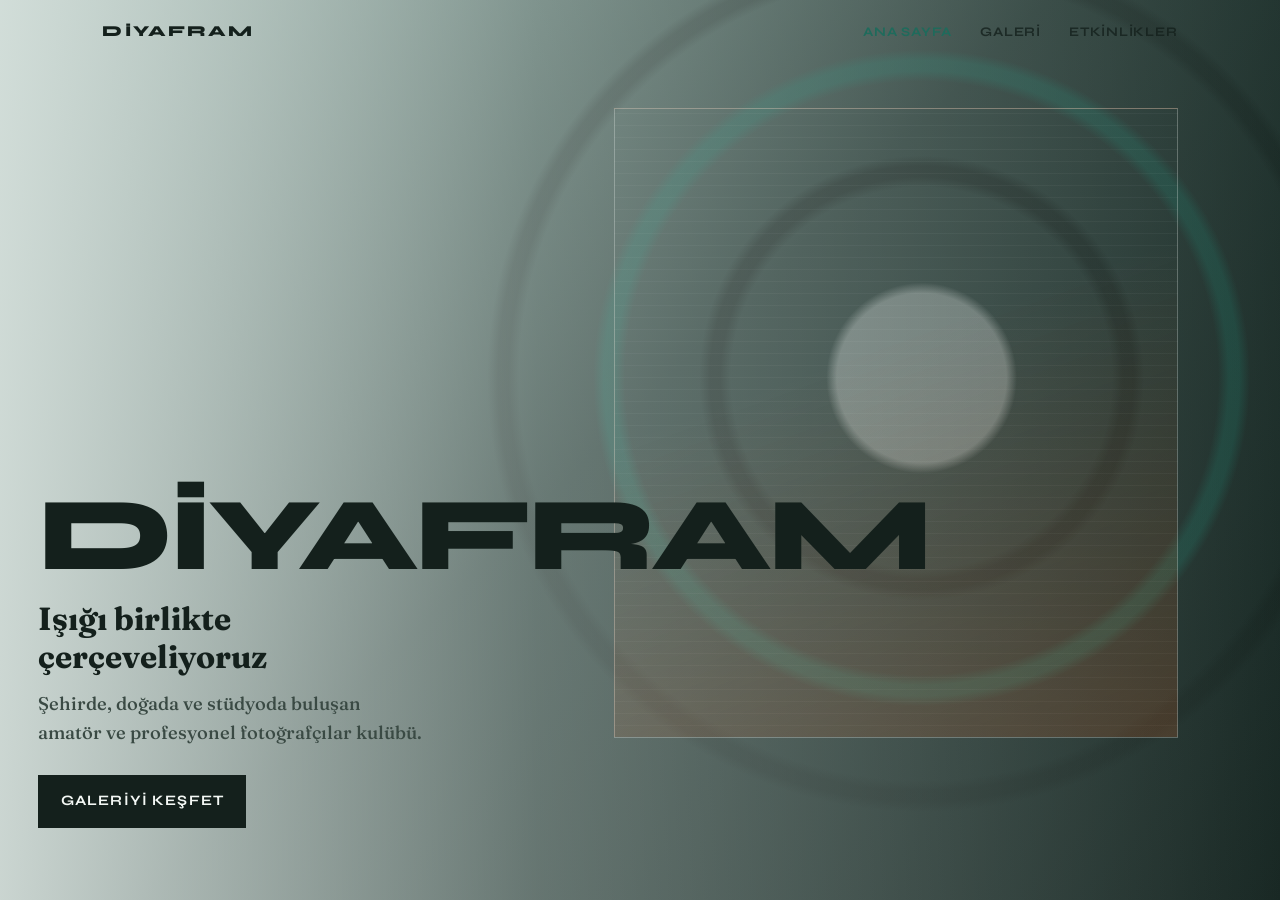
==== index.html @ 5a737916 "Initial Diyafram kulübü site (HTML/CSS)" ====
<!DOCTYPE html>
<html lang="tr">
<head>
  <meta charset="utf-8">
  <meta name="viewport" content="width=device-width, initial-scale=1">
  <title>Diyafram — Fotoğraf Kulübü</title>
  <meta name="description" content="Diyafram Fotoğraf Kulübü: ışığı birlikte yakalıyoruz.">
  <link rel="stylesheet" href="css/styles.css">
</head>
<body>
  <header class="site-header">
    <a class="logo" href="index.html">Diyafram</a>
    <nav class="nav" aria-label="Ana menü">
      <a href="index.html" aria-current="page">Ana Sayfa</a>
      <a href="galeri.html">Galeri</a>
      <a href="etkinlikler.html">Etkinlikler</a>
    </nav>
  </header>

  <main>
    <section class="hero" aria-label="Karşılama">
      <div class="hero-visual" role="img" aria-label="Diyafram lensi ve kadraj atmosferi"></div>
      <div class="hero-copy">
        <p class="brand-mark">Diyafram</p>
        <h1 class="hero-title">Işığı birlikte çerçeveliyoruz</h1>
        <p class="hero-lead">Şehirde, doğada ve stüdyoda buluşan amatör ve profesyonel fotoğrafçılar kulübü.</p>
        <a class="cta" href="galeri.html">Galeriyi Keşfet</a>
      </div>
    </section>
  </main>
</body>
</html>
---- css/styles.css ----
@import url("https://fonts.googleapis.com/css2?family=Fraunces:opsz,wght@9..144,500;9..144,700&family=Syne:wght@500;700;800&display=swap");

:root {
  --bg: #dfe8e4;
  --bg-deep: #c5d4ce;
  --ink: #14201c;
  --ink-soft: #3a4a44;
  --accent: #1f6b5c;
  --accent-hot: #c45c26;
  --paper: #f3f7f4;
  --line: rgba(20, 32, 28, 0.14);
  --font-brand: "Syne", "Trebuchet MS", sans-serif;
  --font-display: "Fraunces", "Palatino Linotype", serif;
  --font-body: "Fraunces", "Palatino Linotype", serif;
  --space: clamp(1rem, 3vw, 2.5rem);
  --max: 72rem;
}

*,
*::before,
*::after {
  box-sizing: border-box;
}

html {
  scroll-behavior: smooth;
}

body {
  margin: 0;
  min-height: 100vh;
  color: var(--ink);
  font-family: var(--font-body);
  font-optical-sizing: auto;
  font-weight: 500;
  line-height: 1.55;
  background:
    radial-gradient(120% 80% at 10% -10%, rgba(31, 107, 92, 0.18), transparent 55%),
    radial-gradient(90% 70% at 100% 0%, rgba(196, 92, 38, 0.12), transparent 50%),
    linear-gradient(165deg, var(--bg) 0%, #eef3ef 45%, var(--bg-deep) 100%);
  background-attachment: fixed;
}

img {
  max-width: 100%;
  display: block;
}

a {
  color: inherit;
  text-decoration-thickness: 0.08em;
  text-underline-offset: 0.22em;
}

a:hover {
  color: var(--accent);
}

.site-header {
  position: absolute;
  inset: 0 0 auto;
  z-index: 5;
  display: flex;
  align-items: center;
  justify-content: space-between;
  gap: 1rem;
  padding: 1.25rem var(--space);
  max-width: var(--max);
  margin-inline: auto;
  width: 100%;
}

.logo {
  font-family: var(--font-brand);
  font-weight: 800;
  font-size: 0.95rem;
  letter-spacing: 0.14em;
  text-transform: uppercase;
  text-decoration: none;
}

.nav {
  display: flex;
  gap: clamp(0.9rem, 2.5vw, 1.75rem);
  font-family: var(--font-brand);
  font-size: 0.82rem;
  font-weight: 700;
  letter-spacing: 0.06em;
  text-transform: uppercase;
}

.nav a {
  text-decoration: none;
  opacity: 0.78;
  transition: opacity 0.35s ease, color 0.35s ease;
}

.nav a:hover,
.nav a[aria-current="page"] {
  opacity: 1;
  color: var(--accent);
}

/* —— Hero: one composition, full-bleed visual —— */
.hero {
  position: relative;
  min-height: 100svh;
  display: grid;
  grid-template-columns: 1fr;
  align-items: end;
  overflow: hidden;
  isolation: isolate;
}

.hero-visual {
  position: absolute;
  inset: 0;
  z-index: -1;
  background:
    linear-gradient(90deg, rgba(223, 232, 228, 0.88) 0%, rgba(223, 232, 228, 0.35) 42%, rgba(20, 32, 28, 0.18) 100%),
    radial-gradient(circle at 72% 42%, rgba(243, 247, 244, 0.35) 0 8%, transparent 9%),
    radial-gradient(circle at 72% 42%, transparent 0 18%, rgba(20, 32, 28, 0.55) 19% 20%, transparent 21%),
    radial-gradient(circle at 72% 42%, transparent 0 28%, rgba(31, 107, 92, 0.45) 29% 30%, transparent 31%),
    radial-gradient(circle at 72% 42%, transparent 0 38%, rgba(20, 32, 28, 0.35) 39% 40%, transparent 41%),
    linear-gradient(135deg, #6f8f86 0%, #2a3f3a 48%, #1a2a26 100%);
  animation: lens-drift 18s ease-in-out infinite alternate;
  transform-origin: 70% 45%;
}

.hero-visual::after {
  content: "";
  position: absolute;
  inset: 12% 8% 18% 48%;
  border: 1px solid rgba(243, 247, 244, 0.28);
  background:
    linear-gradient(160deg, transparent 40%, rgba(196, 92, 38, 0.22)),
    repeating-linear-gradient(
      0deg,
      transparent 0 11px,
      rgba(243, 247, 244, 0.04) 11px 12px
    );
  animation: frame-breathe 10s ease-in-out infinite;
}

.hero-copy {
  width: min(100%, 36rem);
  padding: calc(var(--space) + 4.5rem) var(--space) clamp(3rem, 8vh, 5rem);
  animation: rise-in 1.1s ease both;
}

.brand-mark {
  margin: 0 0 1.1rem;
  font-family: var(--font-brand);
  font-weight: 800;
  font-size: clamp(3.2rem, 11vw, 6.5rem);
  line-height: 0.9;
  letter-spacing: -0.04em;
  text-transform: uppercase;
}

.hero-title {
  margin: 0 0 0.85rem;
  font-family: var(--font-display);
  font-weight: 700;
  font-size: clamp(1.35rem, 3.2vw, 2rem);
  line-height: 1.2;
  max-width: 18ch;
}

.hero-lead {
  margin: 0 0 1.75rem;
  color: var(--ink-soft);
  font-size: clamp(1rem, 2vw, 1.15rem);
  max-width: 32ch;
}

.cta {
  display: inline-block;
  font-family: var(--font-brand);
  font-weight: 700;
  font-size: 0.9rem;
  letter-spacing: 0.08em;
  text-transform: uppercase;
  text-decoration: none;
  color: var(--paper);
  background: var(--ink);
  padding: 0.95rem 1.4rem;
  transition: background 0.35s ease, transform 0.35s ease;
}

.cta:hover {
  background: var(--accent);
  color: var(--paper);
  transform: translateY(-2px);
}

/* —— Page sections —— */
.page {
  padding: 6.5rem var(--space) 4rem;
  max-width: var(--max);
  margin-inline: auto;
}

.page-head {
  margin-bottom: clamp(2rem, 5vw, 3.5rem);
  max-width: 36rem;
  animation: rise-in 0.9s ease both;
}

.page-head h1 {
  margin: 0 0 0.7rem;
  font-family: var(--font-brand);
  font-size: clamp(2rem, 5vw, 3.2rem);
  letter-spacing: -0.03em;
  text-transform: uppercase;
}

.page-head p {
  margin: 0;
  color: var(--ink-soft);
  font-size: 1.05rem;
}

.section-note {
  margin: 0 0 2rem;
  color: var(--ink-soft);
}

/* Gallery: CSS-only visual frames */
.gallery {
  display: grid;
  grid-template-columns: repeat(12, 1fr);
  gap: clamp(0.75rem, 2vw, 1.25rem);
}

.shot {
  position: relative;
  min-height: clamp(12rem, 28vw, 18rem);
  overflow: hidden;
  border: 1px solid var(--line);
  background: #2b3b36;
}

.shot::before {
  content: "";
  position: absolute;
  inset: 0;
  background: var(--shot);
  transform: scale(1.04);
  transition: transform 0.7s ease;
}

.shot:hover::before {
  transform: scale(1.1);
}

.shot span {
  position: absolute;
  left: 0.9rem;
  bottom: 0.85rem;
  font-family: var(--font-brand);
  font-size: 0.72rem;
  letter-spacing: 0.08em;
  text-transform: uppercase;
  color: var(--paper);
  opacity: 0.9;
}

.shot-a {
  grid-column: span 7;
  --shot:
    radial-gradient(circle at 30% 40%, rgba(243, 247, 244, 0.35), transparent 28%),
    linear-gradient(145deg, #7ea090, #1f3a34 60%, #0f1c19);
}

.shot-b {
  grid-column: span 5;
  --shot:
    linear-gradient(120deg, rgba(196, 92, 38, 0.35), transparent 45%),
    linear-gradient(200deg, #8aa8b5, #24353f 70%);
}

.shot-c {
  grid-column: span 4;
  --shot:
    repeating-linear-gradient(90deg, transparent 0 18px, rgba(243, 247, 244, 0.05) 18px 19px),
    linear-gradient(160deg, #d7c4a8, #4a5d52 55%, #1d2c28);
}

.shot-d {
  grid-column: span 8;
  min-height: clamp(14rem, 32vw, 20rem);
  --shot:
    radial-gradient(ellipse at 70% 30%, rgba(243, 247, 244, 0.4), transparent 35%),
    linear-gradient(25deg, #2f6b5f, #14241f 50%, #3d2a22);
}

.shot-e {
  grid-column: span 5;
  --shot:
    linear-gradient(180deg, transparent 55%, rgba(20, 32, 28, 0.55)),
    linear-gradient(135deg, #b9c9bf, #4e6a61 40%, #1a2924);
}

.shot-f {
  grid-column: span 7;
  --shot:
    radial-gradient(circle at 50% 80%, rgba(196, 92, 38, 0.45), transparent 40%),
    linear-gradient(210deg, #5d7a86, #1e2d33);
}

/* Events */
.events {
  display: grid;
  gap: 0;
  border-top: 1px solid var(--line);
}

.event {
  display: grid;
  grid-template-columns: minmax(6rem, 8rem) 1fr;
  gap: 1.25rem;
  padding: 1.4rem 0;
  border-bottom: 1px solid var(--line);
}

.event time {
  font-family: var(--font-brand);
  font-weight: 700;
  font-size: 0.85rem;
  letter-spacing: 0.06em;
  text-transform: uppercase;
  color: var(--accent);
}

.event h2 {
  margin: 0 0 0.35rem;
  font-family: var(--font-brand);
  font-size: 1.15rem;
  letter-spacing: -0.01em;
}

.event p {
  margin: 0;
  color: var(--ink-soft);
  font-size: 0.98rem;
}

.site-footer {
  padding: 2.5rem var(--space) 3rem;
  max-width: var(--max);
  margin-inline: auto;
  border-top: 1px solid var(--line);
  display: flex;
  flex-wrap: wrap;
  justify-content: space-between;
  gap: 0.75rem 1.5rem;
  font-family: var(--font-brand);
  font-size: 0.78rem;
  letter-spacing: 0.05em;
  text-transform: uppercase;
  color: var(--ink-soft);
}

.inner-top {
  position: relative;
  padding-top: 5.5rem;
}

.inner-top .site-header {
  position: absolute;
}

@keyframes lens-drift {
  from {
    transform: scale(1) translate(0, 0);
  }
  to {
    transform: scale(1.06) translate(-1.5%, 1%);
  }
}

@keyframes frame-breathe {
  0%,
  100% {
    opacity: 0.7;
    transform: translateY(0);
  }
  50% {
    opacity: 1;
    transform: translateY(-0.6%);
  }
}

@keyframes rise-in {
  from {
    opacity: 0;
    transform: translateY(1.25rem);
  }
  to {
    opacity: 1;
    transform: translateY(0);
  }
}

@media (max-width: 760px) {
  .site-header {
    align-items: flex-start;
    flex-direction: column;
  }

  .hero-visual::after {
    inset: 38% 8% 10% 8%;
  }

  .gallery {
    grid-template-columns: 1fr;
  }

  .shot,
  .shot-a,
  .shot-b,
  .shot-c,
  .shot-d,
  .shot-e,
  .shot-f {
    grid-column: auto;
    min-height: 14rem;
  }

  .event {
    grid-template-columns: 1fr;
    gap: 0.4rem;
  }
}

@media (prefers-reduced-motion: reduce) {
  *,
  *::before,
  *::after {
    animation: none !important;
    transition: none !important;
  }
}
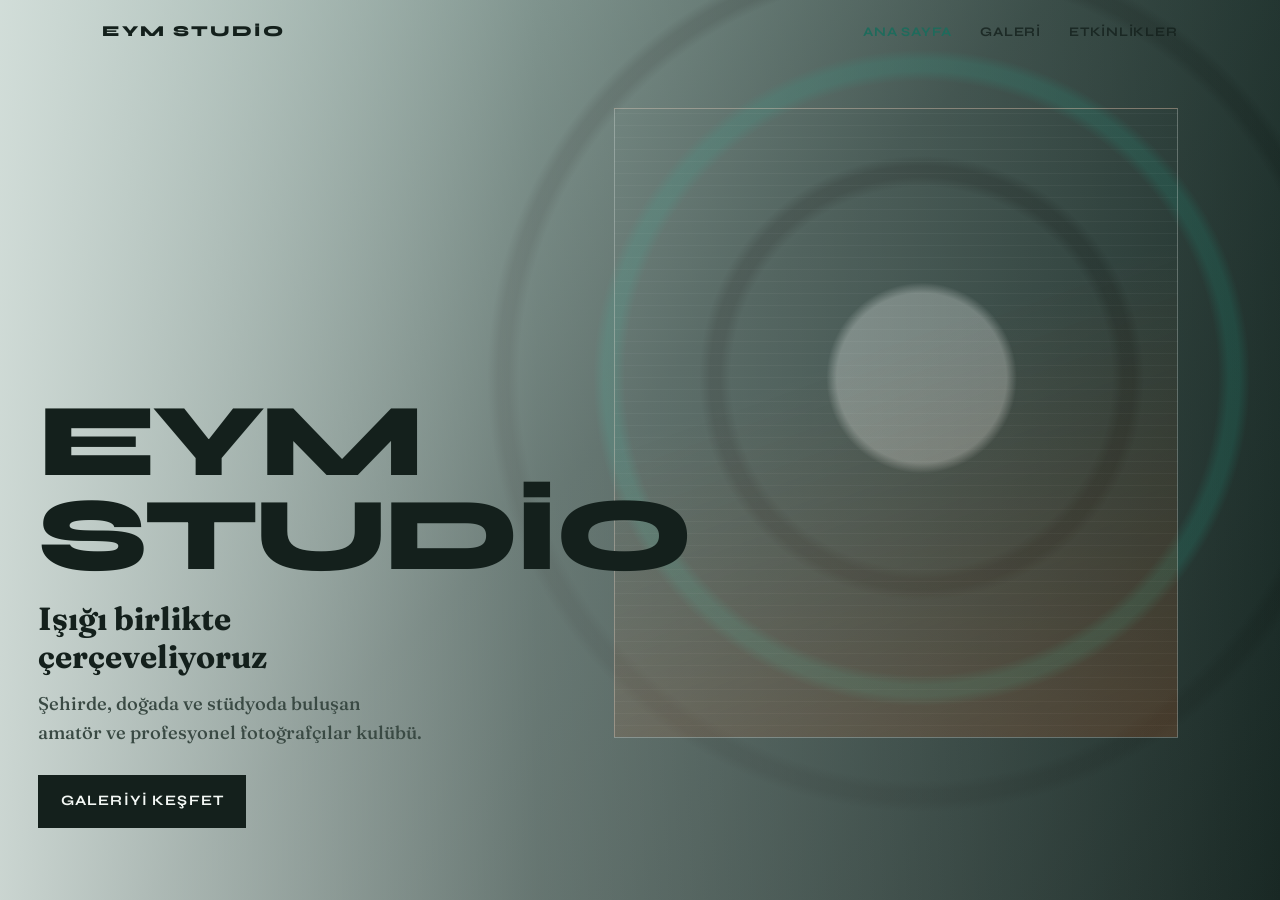
==== commit 6162b6a2: "Rename brand from Diyafram to EYM studio Update titles, nav, hero, footer, meta, and gallery copy ac" ====
--- a/index.html
+++ b/index.html
@@ -3,13 +3,13 @@
 <head>
   <meta charset="utf-8">
   <meta name="viewport" content="width=device-width, initial-scale=1">
-  <title>Diyafram — Fotoğraf Kulübü</title>
-  <meta name="description" content="Diyafram Fotoğraf Kulübü: ışığı birlikte yakalıyoruz.">
+  <title>EYM studio — Fotoğraf Kulübü</title>
+  <meta name="description" content="EYM studio: ışığı birlikte yakalıyoruz.">
   <link rel="stylesheet" href="css/styles.css">
 </head>
 <body>
   <header class="site-header">
-    <a class="logo" href="index.html">Diyafram</a>
+    <a class="logo" href="index.html">EYM studio</a>
     <nav class="nav" aria-label="Ana menü">
       <a href="index.html" aria-current="page">Ana Sayfa</a>
       <a href="galeri.html">Galeri</a>
@@ -19,9 +19,9 @@
 
   <main>
     <section class="hero" aria-label="Karşılama">
-      <div class="hero-visual" role="img" aria-label="Diyafram lensi ve kadraj atmosferi"></div>
+      <div class="hero-visual" role="img" aria-label="EYM studio lensi ve kadraj atmosferi"></div>
       <div class="hero-copy">
-        <p class="brand-mark">Diyafram</p>
+        <p class="brand-mark">EYM studio</p>
         <h1 class="hero-title">Işığı birlikte çerçeveliyoruz</h1>
         <p class="hero-lead">Şehirde, doğada ve stüdyoda buluşan amatör ve profesyonel fotoğrafçılar kulübü.</p>
         <a class="cta" href="galeri.html">Galeriyi Keşfet</a>
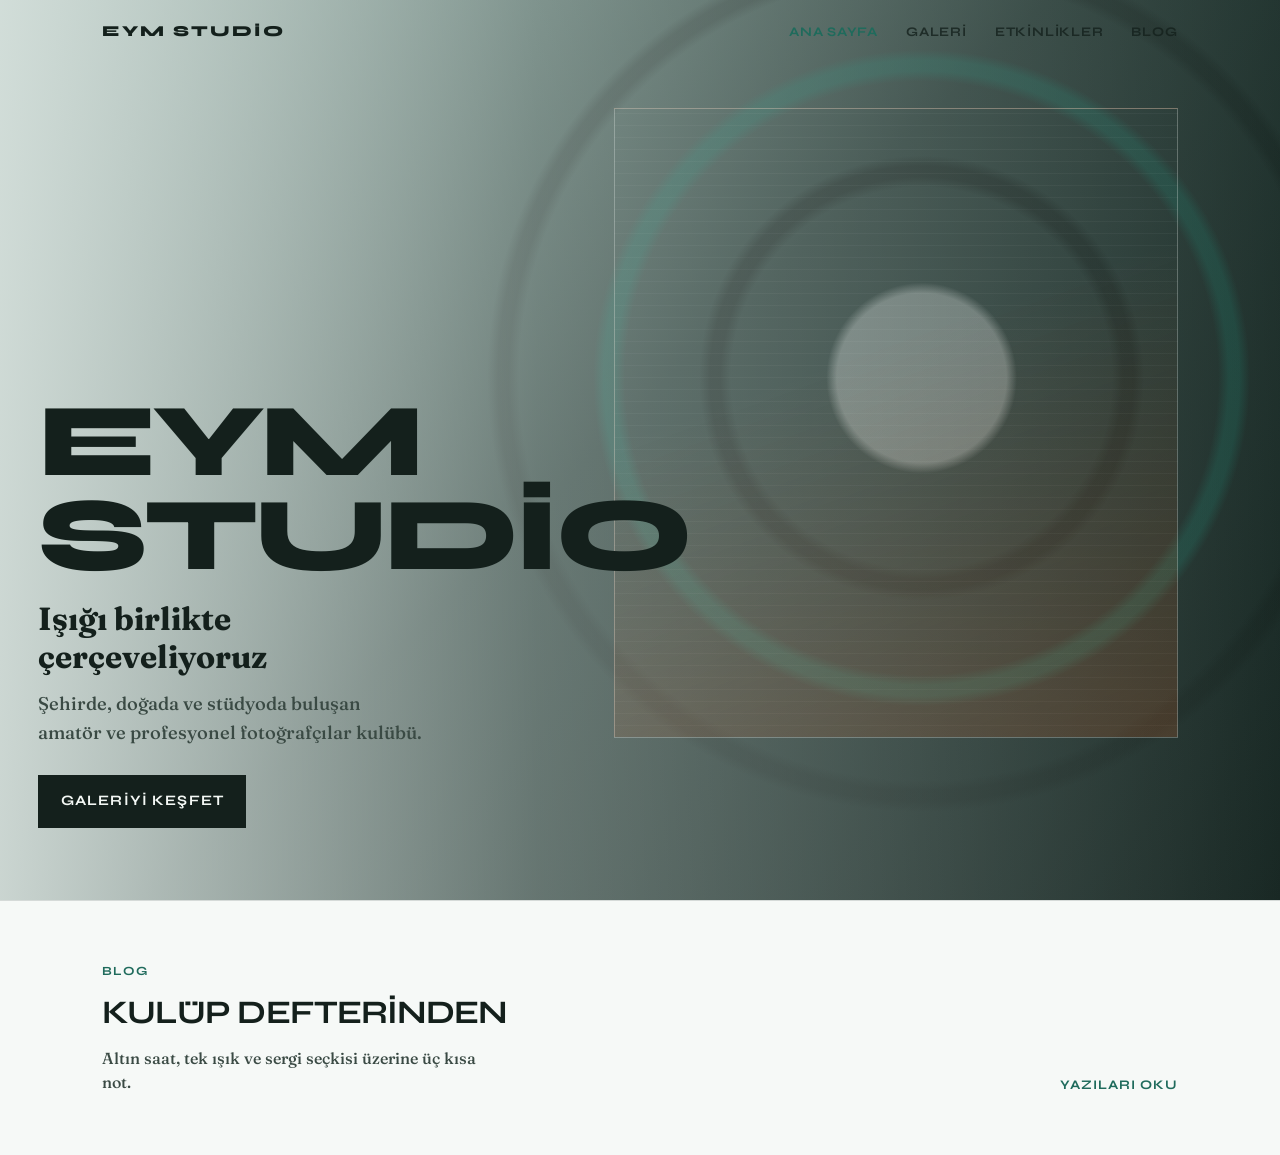
==== commit 059569bf: "Add the EYM studio blog and link it from every page." ====
--- a/index.html
+++ b/index.html
@@ -14,6 +14,7 @@
       <a href="index.html" aria-current="page">Ana Sayfa</a>
       <a href="galeri.html">Galeri</a>
       <a href="etkinlikler.html">Etkinlikler</a>
+      <a href="blog.html">Blog</a>
     </nav>
   </header>
 
@@ -27,6 +28,17 @@
         <a class="cta" href="galeri.html">Galeriyi Keşfet</a>
       </div>
     </section>
+
+    <section class="home-teaser" id="kulup-defteri" aria-label="Blog">
+      <div class="home-teaser-inner">
+        <div>
+          <p class="home-kicker">Blog</p>
+          <h2>Kulüp defterinden</h2>
+          <p class="home-teaser-copy">Altın saat, tek ışık ve sergi seçkisi üzerine üç kısa not.</p>
+        </div>
+        <a href="blog.html">Yazıları oku</a>
+      </div>
+    </section>
   </main>
 </body>
 </html>
--- a/css/styles.css
+++ b/css/styles.css
@@ -81,7 +81,9 @@
 
 .nav {
   display: flex;
-  gap: clamp(0.9rem, 2.5vw, 1.75rem);
+  flex-wrap: wrap;
+  gap: clamp(0.75rem, 2.2vw, 1.75rem);
+  row-gap: 0.55rem;
   font-family: var(--font-brand);
   font-size: 0.82rem;
   font-weight: 700;
@@ -226,7 +228,7 @@
   color: var(--ink-soft);
 }
 
-/* Gallery: CSS-only visual frames */
+/* Gallery: real photographs */
 .gallery {
   display: grid;
   grid-template-columns: repeat(12, 1fr);
@@ -235,78 +237,37 @@
 
 .shot {
   position: relative;
+  margin: 0;
   min-height: clamp(12rem, 28vw, 18rem);
   overflow: hidden;
   border: 1px solid var(--line);
   background: #2b3b36;
 }
 
-.shot::before {
-  content: "";
-  position: absolute;
-  inset: 0;
-  background: var(--shot);
-  transform: scale(1.04);
+.shot img {
+  width: 100%;
+  height: 100%;
+  min-height: inherit;
+  object-fit: cover;
+  object-position: center;
+  transform: scale(1.02);
   transition: transform 0.7s ease;
 }
 
-.shot:hover::before {
-  transform: scale(1.1);
-}
-
-.shot span {
-  position: absolute;
-  left: 0.9rem;
-  bottom: 0.85rem;
-  font-family: var(--font-brand);
-  font-size: 0.72rem;
-  letter-spacing: 0.08em;
-  text-transform: uppercase;
-  color: var(--paper);
-  opacity: 0.9;
-}
-
-.shot-a {
+.shot:hover img {
+  transform: scale(1.08);
+}
+
+.shot-a { grid-column: span 7; }
+.shot-b { grid-column: span 5; }
+.shot-c {
+  grid-column: span 12;
+  min-height: clamp(14rem, 32vw, 22rem);
+}
+.shot-d { grid-column: span 5; }
+.shot-e {
   grid-column: span 7;
-  --shot:
-    radial-gradient(circle at 30% 40%, rgba(243, 247, 244, 0.35), transparent 28%),
-    linear-gradient(145deg, #7ea090, #1f3a34 60%, #0f1c19);
-}
-
-.shot-b {
-  grid-column: span 5;
-  --shot:
-    linear-gradient(120deg, rgba(196, 92, 38, 0.35), transparent 45%),
-    linear-gradient(200deg, #8aa8b5, #24353f 70%);
-}
-
-.shot-c {
-  grid-column: span 4;
-  --shot:
-    repeating-linear-gradient(90deg, transparent 0 18px, rgba(243, 247, 244, 0.05) 18px 19px),
-    linear-gradient(160deg, #d7c4a8, #4a5d52 55%, #1d2c28);
-}
-
-.shot-d {
-  grid-column: span 8;
-  min-height: clamp(14rem, 32vw, 20rem);
-  --shot:
-    radial-gradient(ellipse at 70% 30%, rgba(243, 247, 244, 0.4), transparent 35%),
-    linear-gradient(25deg, #2f6b5f, #14241f 50%, #3d2a22);
-}
-
-.shot-e {
-  grid-column: span 5;
-  --shot:
-    linear-gradient(180deg, transparent 55%, rgba(20, 32, 28, 0.55)),
-    linear-gradient(135deg, #b9c9bf, #4e6a61 40%, #1a2924);
-}
-
-.shot-f {
-  grid-column: span 7;
-  --shot:
-    radial-gradient(circle at 50% 80%, rgba(196, 92, 38, 0.45), transparent 40%),
-    linear-gradient(210deg, #5d7a86, #1e2d33);
+  min-height: clamp(14rem, 30vw, 20rem);
 }
 
 /* Events */
@@ -344,6 +305,107 @@
   margin: 0;
   color: var(--ink-soft);
   font-size: 0.98rem;
+}
+
+/* Blog */
+.posts {
+  display: grid;
+  gap: 0;
+  border-top: 1px solid var(--line);
+}
+
+.post {
+  display: grid;
+  grid-template-columns: minmax(6rem, 8rem) 1fr;
+  gap: 1.25rem;
+  padding: 1.6rem 0 1.8rem;
+  border-bottom: 1px solid var(--line);
+}
+
+.post time {
+  font-family: var(--font-brand);
+  font-weight: 700;
+  font-size: 0.85rem;
+  letter-spacing: 0.06em;
+  text-transform: uppercase;
+  color: var(--accent);
+}
+
+.post h2 {
+  margin: 0 0 0.55rem;
+  font-family: var(--font-brand);
+  font-size: clamp(1.2rem, 2.4vw, 1.5rem);
+  letter-spacing: -0.02em;
+}
+
+.post h2 a {
+  text-decoration: none;
+}
+
+.post p {
+  margin: 0;
+  max-width: 62ch;
+  color: var(--ink-soft);
+  font-size: 1.02rem;
+}
+
+.post p + p {
+  margin-top: 0.75rem;
+}
+
+/* Home teaser */
+.home-teaser {
+  border-top: 1px solid var(--line);
+  background: rgba(243, 247, 244, 0.72);
+}
+
+.home-teaser-inner {
+  display: flex;
+  flex-wrap: wrap;
+  align-items: flex-end;
+  justify-content: space-between;
+  gap: 1.25rem 2rem;
+  max-width: var(--max);
+  margin-inline: auto;
+  padding: clamp(2.25rem, 6vw, 3.75rem) var(--space);
+}
+
+.home-kicker {
+  margin: 0 0 0.45rem;
+  font-family: var(--font-brand);
+  font-weight: 700;
+  font-size: 0.78rem;
+  letter-spacing: 0.08em;
+  text-transform: uppercase;
+  color: var(--accent);
+}
+
+.home-teaser h2 {
+  margin: 0 0 0.45rem;
+  font-family: var(--font-brand);
+  font-size: clamp(1.45rem, 3vw, 2.05rem);
+  letter-spacing: -0.03em;
+  text-transform: uppercase;
+}
+
+.home-teaser-copy {
+  margin: 0;
+  max-width: 36ch;
+  color: var(--ink-soft);
+}
+
+.home-teaser-inner > a {
+  font-family: var(--font-brand);
+  font-weight: 700;
+  font-size: 0.82rem;
+  letter-spacing: 0.08em;
+  text-transform: uppercase;
+  text-decoration: none;
+  color: var(--accent);
+}
+
+.home-teaser-inner > a:hover {
+  color: var(--accent-hot);
 }
 
 .site-footer {
@@ -422,15 +484,29 @@
   .shot-b,
   .shot-c,
   .shot-d,
-  .shot-e,
-  .shot-f {
+  .shot-e {
     grid-column: auto;
     min-height: 14rem;
   }
 
-  .event {
+  .event,
+  .post {
     grid-template-columns: 1fr;
     gap: 0.4rem;
+  }
+
+  .home-teaser-inner {
+    align-items: flex-start;
+  }
+}
+
+@media (max-width: 420px) {
+  .inner-top {
+    padding-top: 8.25rem;
+  }
+
+  .hero-copy {
+    padding-top: calc(var(--space) + 6.75rem);
   }
 }
 
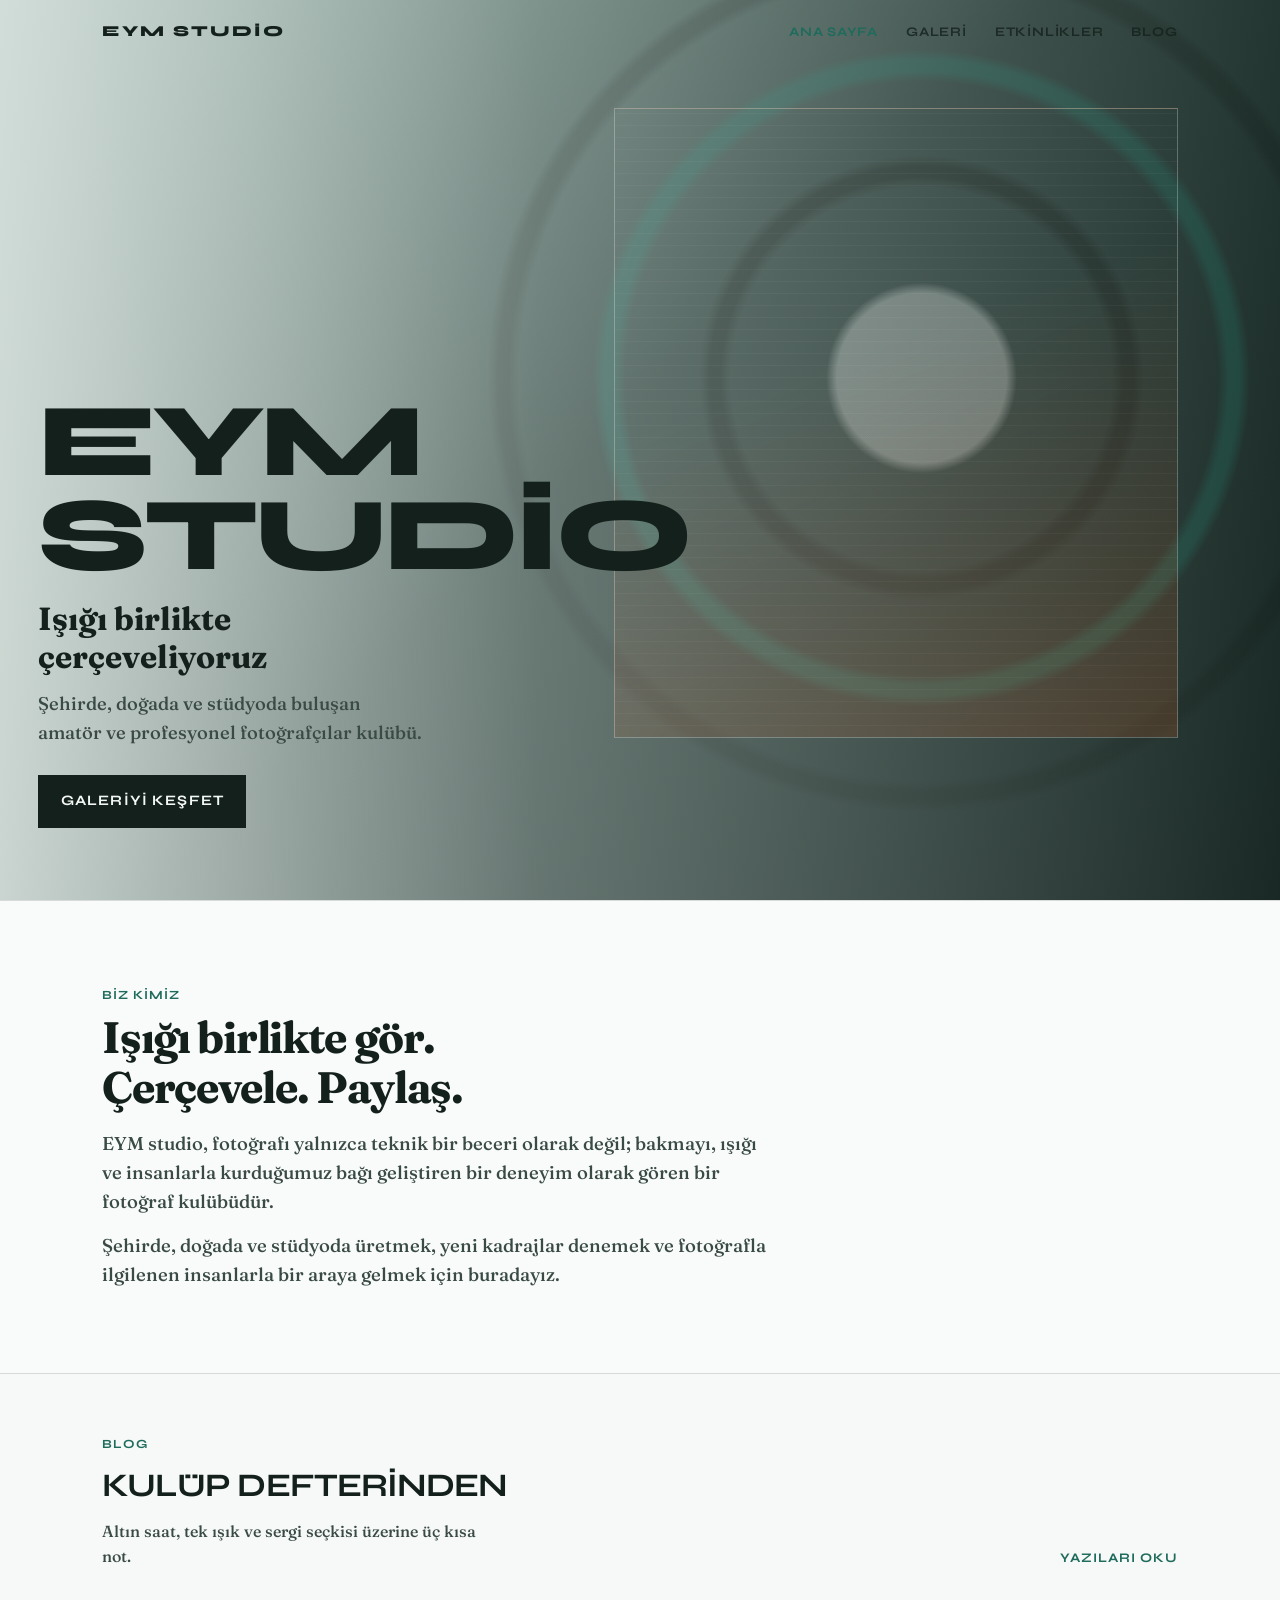
==== commit 9df3f190: "Add a who-we-are section to the homepage. Co-authored-by: Cursor <cursoragent@cursor.com>" ====
--- a/index.html
+++ b/index.html
@@ -29,6 +29,17 @@
       </div>
     </section>
 
+    <section class="about" id="biz-kimiz" aria-labelledby="biz-kimiz-baslik">
+      <div class="about-inner">
+        <p class="home-kicker">Biz kimiz</p>
+        <h2 id="biz-kimiz-baslik">Işığı birlikte gör. Çerçevele. Paylaş.</h2>
+        <div class="about-copy">
+          <p>EYM studio, fotoğrafı yalnızca teknik bir beceri olarak değil; bakmayı, ışığı ve insanlarla kurduğumuz bağı geliştiren bir deneyim olarak gören bir fotoğraf kulübüdür.</p>
+          <p>Şehirde, doğada ve stüdyoda üretmek, yeni kadrajlar denemek ve fotoğrafla ilgilenen insanlarla bir araya gelmek için buradayız.</p>
+        </div>
+      </div>
+    </section>
+
     <section class="home-teaser" id="kulup-defteri" aria-label="Blog">
       <div class="home-teaser-inner">
         <div>
--- a/css/styles.css
+++ b/css/styles.css
@@ -354,6 +354,39 @@
 }
 
 /* Home teaser */
+.about {
+  border-top: 1px solid var(--line);
+  background: rgba(243, 247, 244, 0.55);
+}
+
+.about-inner {
+  max-width: var(--max);
+  margin-inline: auto;
+  padding: clamp(3rem, 7vw, 5.25rem) var(--space);
+}
+
+.about-inner h2 {
+  margin: 0 0 1.1rem;
+  max-width: 16ch;
+  font-family: var(--font-display);
+  font-weight: 700;
+  font-size: clamp(1.85rem, 4vw, 2.75rem);
+  line-height: 1.15;
+  letter-spacing: -0.03em;
+}
+
+.about-copy {
+  display: grid;
+  gap: 0.95rem;
+  max-width: 42rem;
+}
+
+.about-copy p {
+  margin: 0;
+  color: var(--ink-soft);
+  font-size: clamp(1.02rem, 2vw, 1.16rem);
+}
+
 .home-teaser {
   border-top: 1px solid var(--line);
   background: rgba(243, 247, 244, 0.72);
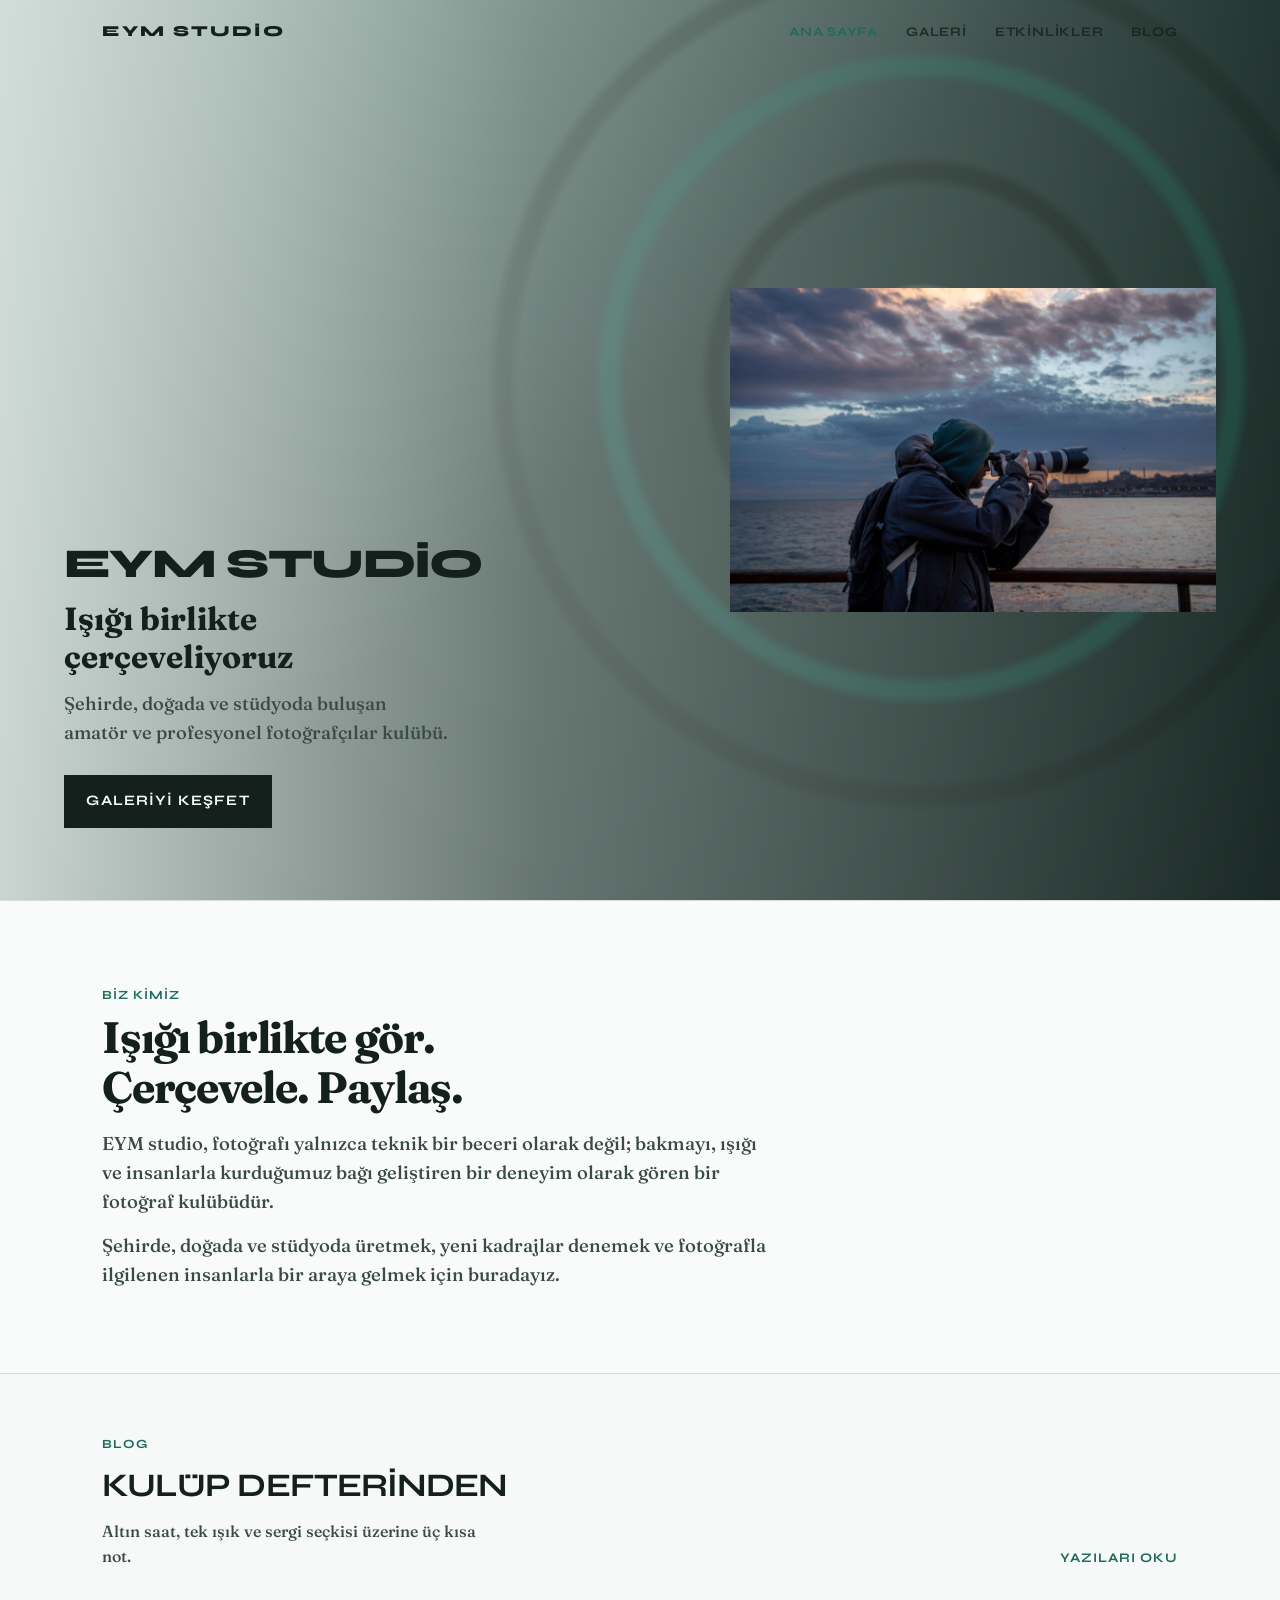
==== commit 927c7641: "Show the waterfront photographer on the homepage at its original resolution. Co-authored-by: Cursor " ====
--- a/index.html
+++ b/index.html
@@ -20,7 +20,8 @@
 
   <main>
     <section class="hero" aria-label="Karşılama">
-      <div class="hero-visual" role="img" aria-label="EYM studio lensi ve kadraj atmosferi"></div>
+      <div class="hero-visual" aria-hidden="true"></div>
+      <img class="hero-photo" src="images/sahil-fotografci.jpg" width="1024" height="682" alt="Gün batımında denize karşı teleobjektifle fotoğraf çeken biri, ufukta İstanbul silüeti">
       <div class="hero-copy">
         <p class="brand-mark">EYM studio</p>
         <h1 class="hero-title">Işığı birlikte çerçeveliyoruz</h1>
--- a/css/styles.css
+++ b/css/styles.css
@@ -108,8 +108,10 @@
   position: relative;
   min-height: 100svh;
   display: grid;
-  grid-template-columns: 1fr;
+  grid-template-columns: minmax(0, 1.15fr) min(38vw, 1024px);
   align-items: end;
+  column-gap: clamp(1rem, 3vw, 2.5rem);
+  padding-inline: max(var(--space), calc((100% - var(--max)) / 2));
   overflow: hidden;
   isolation: isolate;
 }
@@ -129,33 +131,36 @@
   transform-origin: 70% 45%;
 }
 
-.hero-visual::after {
-  content: "";
-  position: absolute;
-  inset: 12% 8% 18% 48%;
-  border: 1px solid rgba(243, 247, 244, 0.28);
-  background:
-    linear-gradient(160deg, transparent 40%, rgba(196, 92, 38, 0.22)),
-    repeating-linear-gradient(
-      0deg,
-      transparent 0 11px,
-      rgba(243, 247, 244, 0.04) 11px 12px
-    );
-  animation: frame-breathe 10s ease-in-out infinite;
+.hero-photo {
+  position: relative;
+  z-index: 1;
+  grid-column: 2;
+  grid-row: 1;
+  align-self: center;
+  justify-self: end;
+  width: min(38vw, 1024px);
+  max-width: 1024px;
+  height: auto;
 }
 
 .hero-copy {
+  position: relative;
+  z-index: 1;
+  grid-column: 1;
+  grid-row: 1;
   width: min(100%, 36rem);
-  padding: calc(var(--space) + 4.5rem) var(--space) clamp(3rem, 8vh, 5rem);
+  min-width: 0;
+  padding: calc(var(--space) + 4.5rem) 0 clamp(3rem, 8vh, 5rem);
   animation: rise-in 1.1s ease both;
 }
 
 .brand-mark {
   margin: 0 0 1.1rem;
+  max-width: 100%;
   font-family: var(--font-brand);
   font-weight: 800;
-  font-size: clamp(3.2rem, 11vw, 6.5rem);
-  line-height: 0.9;
+  font-size: clamp(2.1rem, 3.2vw, 3.6rem);
+  line-height: 0.88;
   letter-spacing: -0.04em;
   text-transform: uppercase;
 }
@@ -504,8 +509,27 @@
     flex-direction: column;
   }
 
-  .hero-visual::after {
-    inset: 38% 8% 10% 8%;
+  .hero {
+    grid-template-columns: 1fr;
+    align-items: start;
+    padding-inline: 0;
+  }
+
+  .hero-photo,
+  .hero-copy {
+    grid-column: 1;
+    grid-row: auto;
+  }
+
+  .hero-photo {
+    width: min(calc(100% - (2 * var(--space))), 1024px);
+    max-width: 1024px;
+    margin: 5.5rem auto 0;
+  }
+
+  .hero-copy {
+    padding-inline: var(--space);
+    padding-top: 1.5rem;
   }
 
   .gallery {
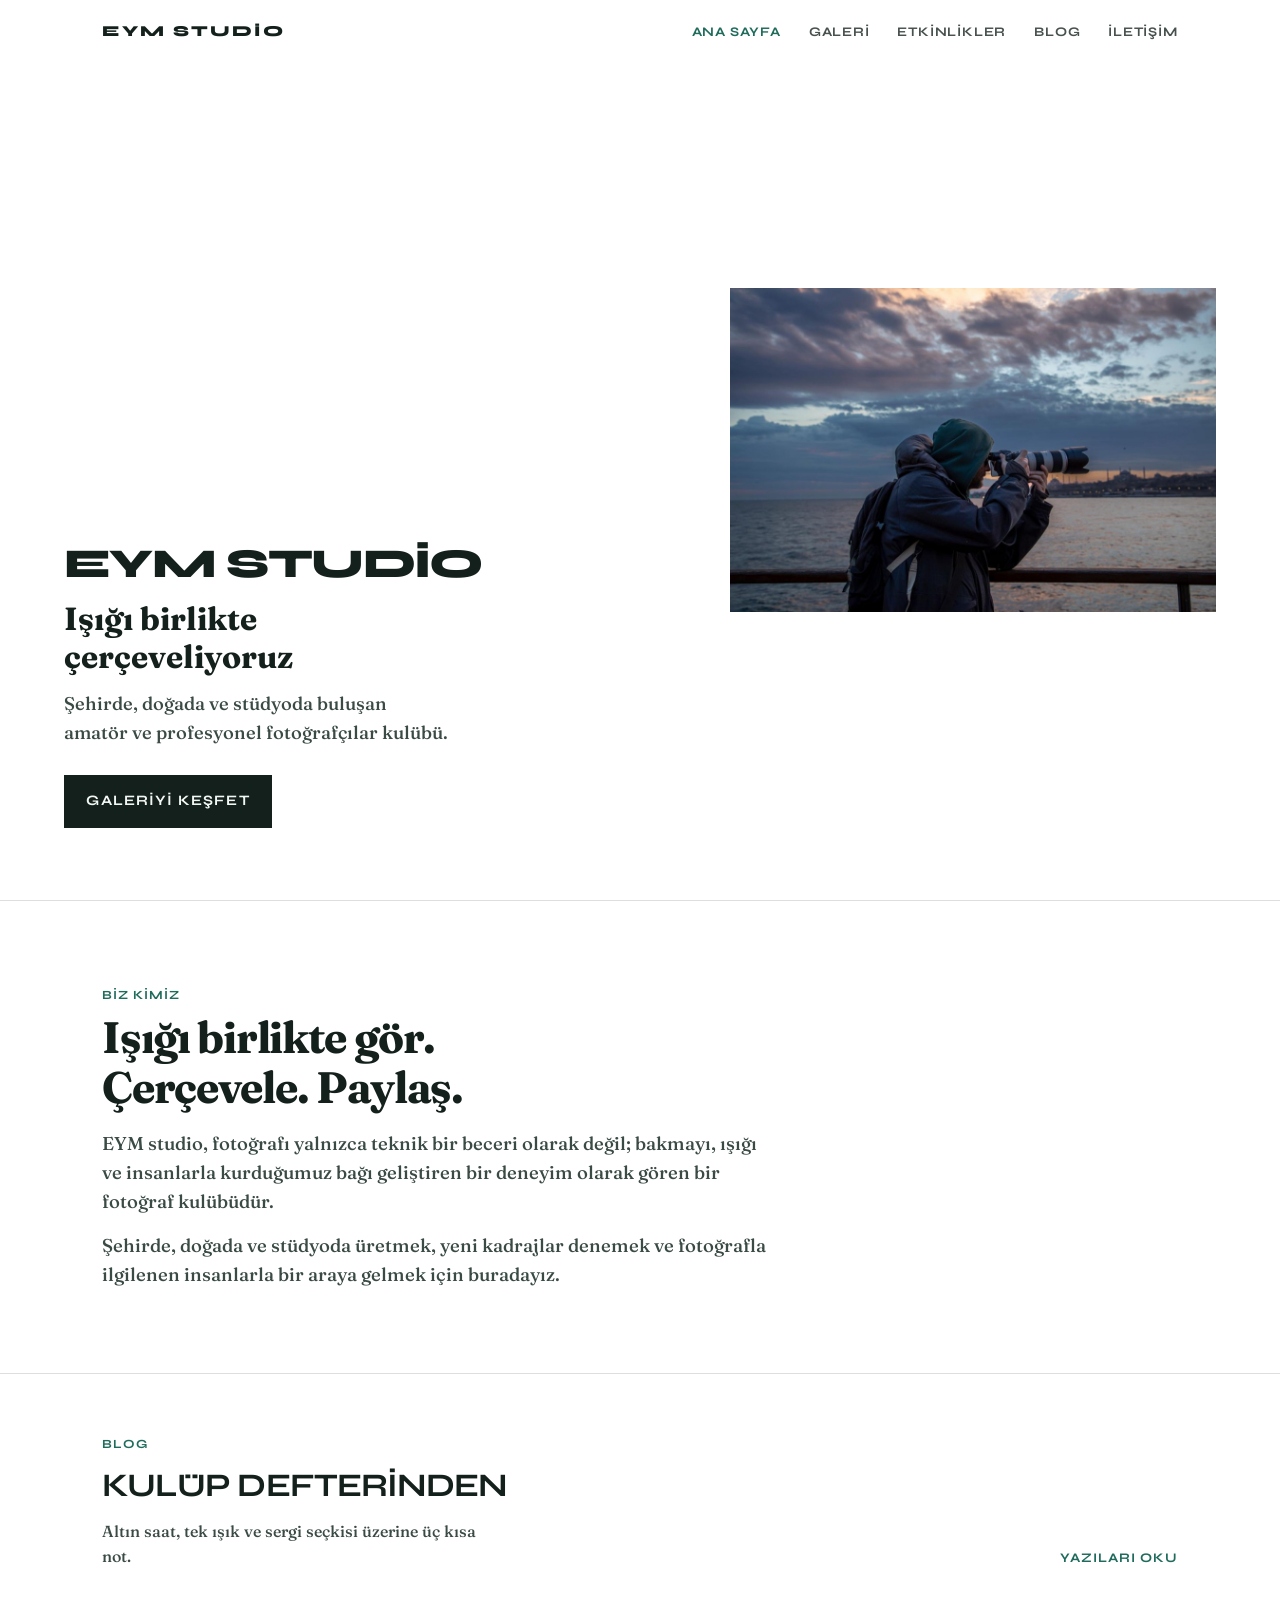
==== commit f76ebbcc: "Add a plain contact page with phone, email, and the Vadi Ana Kampüs address." ====
--- a/index.html
+++ b/index.html
@@ -15,6 +15,7 @@
       <a href="galeri.html">Galeri</a>
       <a href="etkinlikler.html">Etkinlikler</a>
       <a href="blog.html">Blog</a>
+      <a href="iletisim.html">İletişim</a>
     </nav>
   </header>
 
--- a/css/styles.css
+++ b/css/styles.css
@@ -1,8 +1,8 @@
 @import url("https://fonts.googleapis.com/css2?family=Fraunces:opsz,wght@9..144,500;9..144,700&family=Syne:wght@500;700;800&display=swap");
 
 :root {
-  --bg: #dfe8e4;
-  --bg-deep: #c5d4ce;
+  --bg: #ffffff;
+  --bg-deep: #ffffff;
   --ink: #14201c;
   --ink-soft: #3a4a44;
   --accent: #1f6b5c;
@@ -24,6 +24,7 @@
 
 html {
   scroll-behavior: smooth;
+  background: #ffffff;
 }
 
 body {
@@ -34,11 +35,12 @@
   font-optical-sizing: auto;
   font-weight: 500;
   line-height: 1.55;
-  background:
-    radial-gradient(120% 80% at 10% -10%, rgba(31, 107, 92, 0.18), transparent 55%),
-    radial-gradient(90% 70% at 100% 0%, rgba(196, 92, 38, 0.12), transparent 50%),
-    linear-gradient(165deg, var(--bg) 0%, #eef3ef 45%, var(--bg-deep) 100%);
-  background-attachment: fixed;
+  background: #ffffff;
+}
+
+main {
+  background: #ffffff;
+  color: var(--ink);
 }
 
 img {
@@ -114,19 +116,14 @@
   padding-inline: max(var(--space), calc((100% - var(--max)) / 2));
   overflow: hidden;
   isolation: isolate;
+  background: #ffffff;
 }
 
 .hero-visual {
   position: absolute;
   inset: 0;
   z-index: -1;
-  background:
-    linear-gradient(90deg, rgba(223, 232, 228, 0.88) 0%, rgba(223, 232, 228, 0.35) 42%, rgba(20, 32, 28, 0.18) 100%),
-    radial-gradient(circle at 72% 42%, rgba(243, 247, 244, 0.35) 0 8%, transparent 9%),
-    radial-gradient(circle at 72% 42%, transparent 0 18%, rgba(20, 32, 28, 0.55) 19% 20%, transparent 21%),
-    radial-gradient(circle at 72% 42%, transparent 0 28%, rgba(31, 107, 92, 0.45) 29% 30%, transparent 31%),
-    radial-gradient(circle at 72% 42%, transparent 0 38%, rgba(20, 32, 28, 0.35) 39% 40%, transparent 41%),
-    linear-gradient(135deg, #6f8f86 0%, #2a3f3a 48%, #1a2a26 100%);
+  background: #ffffff;
   animation: lens-drift 18s ease-in-out infinite alternate;
   transform-origin: 70% 45%;
 }
@@ -206,6 +203,7 @@
   padding: 6.5rem var(--space) 4rem;
   max-width: var(--max);
   margin-inline: auto;
+  background: #ffffff;
 }
 
 .page-head {
@@ -358,10 +356,60 @@
   margin-top: 0.75rem;
 }
 
+/* Contact: plain dark type on white */
+.contact-block {
+  margin: 0;
+  max-width: 46rem;
+  background: #ffffff;
+  color: #14201c;
+  font-style: normal;
+  border-top: 1px solid var(--line);
+}
+
+.contact-item {
+  display: grid;
+  grid-template-columns: minmax(7.5rem, 9.5rem) minmax(0, 1fr);
+  gap: 0.35rem 1.5rem;
+  align-items: start;
+  padding: 1.35rem 0;
+  border-bottom: 1px solid var(--line);
+  background: #ffffff;
+  color: #14201c;
+}
+
+.contact-label {
+  margin: 0;
+  padding-top: 0.2rem;
+  font-family: var(--font-brand);
+  font-weight: 700;
+  font-size: 0.85rem;
+  letter-spacing: 0.06em;
+  text-transform: uppercase;
+  color: #14201c;
+}
+
+.contact-item p {
+  margin: 0;
+  color: #14201c;
+  font-size: clamp(1.2rem, 2.4vw, 1.5rem);
+  line-height: 1.45;
+}
+
+.contact-item a {
+  color: #14201c;
+  text-decoration: underline;
+  text-decoration-thickness: 0.08em;
+  text-underline-offset: 0.18em;
+}
+
+.contact-item a:hover {
+  color: var(--accent);
+}
+
 /* Home teaser */
 .about {
   border-top: 1px solid var(--line);
-  background: rgba(243, 247, 244, 0.55);
+  background: #ffffff;
 }
 
 .about-inner {
@@ -394,7 +442,7 @@
 
 .home-teaser {
   border-top: 1px solid var(--line);
-  background: rgba(243, 247, 244, 0.72);
+  background: #ffffff;
 }
 
 .home-teaser-inner {
@@ -509,6 +557,12 @@
     flex-direction: column;
   }
 
+  .nav {
+    width: 100%;
+    min-width: 0;
+    max-width: 100%;
+  }
+
   .hero {
     grid-template-columns: 1fr;
     align-items: start;
@@ -547,13 +601,20 @@
   }
 
   .event,
-  .post {
+  .post,
+  .contact-item {
     grid-template-columns: 1fr;
     gap: 0.4rem;
   }
 
   .home-teaser-inner {
     align-items: flex-start;
+  }
+}
+
+@media (max-width: 520px) {
+  .hero-photo {
+    margin-top: 8.5rem;
   }
 }
 
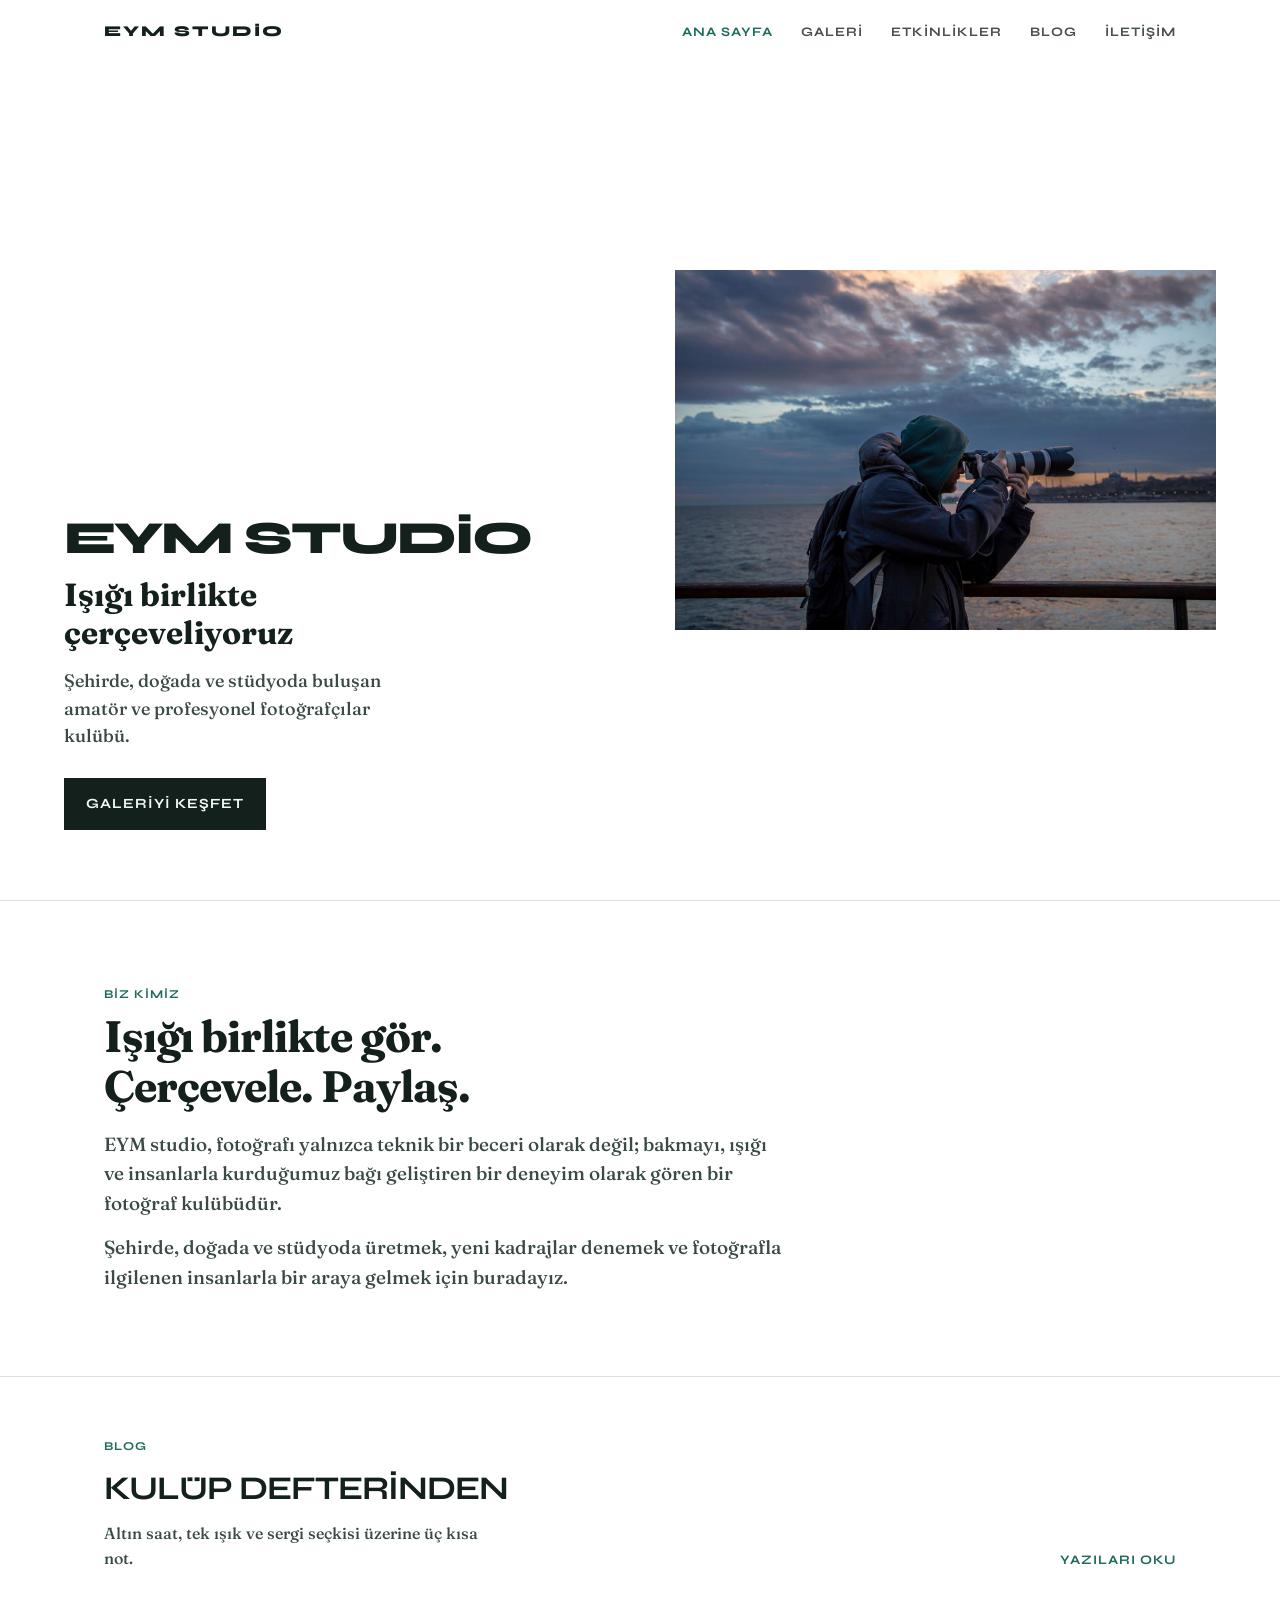
==== commit 4898f11d: "kod sadeleştirildi" ====
--- a/index.html
+++ b/index.html
@@ -8,10 +8,11 @@
   <link rel="stylesheet" href="css/styles.css">
 </head>
 <body>
-  <header class="site-header">
+  <!-- üst menü -->
+  <header class="ust">
     <a class="logo" href="index.html">EYM studio</a>
-    <nav class="nav" aria-label="Ana menü">
-      <a href="index.html" aria-current="page">Ana Sayfa</a>
+    <nav class="menu">
+      <a class="aktif" href="index.html">Ana Sayfa</a>
       <a href="galeri.html">Galeri</a>
       <a href="etkinlikler.html">Etkinlikler</a>
       <a href="blog.html">Blog</a>
@@ -20,34 +21,35 @@
   </header>
 
   <main>
-    <section class="hero" aria-label="Karşılama">
-      <div class="hero-visual" aria-hidden="true"></div>
-      <img class="hero-photo" src="images/sahil-fotografci.jpg" width="1024" height="682" alt="Gün batımında denize karşı teleobjektifle fotoğraf çeken biri, ufukta İstanbul silüeti">
-      <div class="hero-copy">
-        <p class="brand-mark">EYM studio</p>
-        <h1 class="hero-title">Işığı birlikte çerçeveliyoruz</h1>
-        <p class="hero-lead">Şehirde, doğada ve stüdyoda buluşan amatör ve profesyonel fotoğrafçılar kulübü.</p>
-        <a class="cta" href="galeri.html">Galeriyi Keşfet</a>
+    <section class="giris">
+      <img class="giris-foto" src="images/sahil-fotografci.jpg" alt="Sahilde fotoğrafçı">
+      <div class="giris-yazi">
+        <p class="marka">EYM studio</p>
+        <h1>Işığı birlikte çerçeveliyoruz</h1>
+        <p class="giris-aciklama">Şehirde, doğada ve stüdyoda buluşan amatör ve profesyonel fotoğrafçılar kulübü.</p>
+        <a class="buton" href="galeri.html">Galeriyi Keşfet</a>
       </div>
     </section>
 
-    <section class="about" id="biz-kimiz" aria-labelledby="biz-kimiz-baslik">
-      <div class="about-inner">
-        <p class="home-kicker">Biz kimiz</p>
-        <h2 id="biz-kimiz-baslik">Işığı birlikte gör. Çerçevele. Paylaş.</h2>
-        <div class="about-copy">
+    <!-- biz kimiz -->
+    <section class="hakkinda" id="biz-kimiz">
+      <div class="hakkinda-ic">
+        <p class="kucuk-baslik">Biz kimiz</p>
+        <h2>Işığı birlikte gör. Çerçevele. Paylaş.</h2>
+        <div class="hakkinda-yazi">
           <p>EYM studio, fotoğrafı yalnızca teknik bir beceri olarak değil; bakmayı, ışığı ve insanlarla kurduğumuz bağı geliştiren bir deneyim olarak gören bir fotoğraf kulübüdür.</p>
           <p>Şehirde, doğada ve stüdyoda üretmek, yeni kadrajlar denemek ve fotoğrafla ilgilenen insanlarla bir araya gelmek için buradayız.</p>
         </div>
       </div>
     </section>
 
-    <section class="home-teaser" id="kulup-defteri" aria-label="Blog">
-      <div class="home-teaser-inner">
+    <!-- blog tanıtımı -->
+    <section class="tanitim" id="kulup-defteri">
+      <div class="tanitim-ic">
         <div>
-          <p class="home-kicker">Blog</p>
+          <p class="kucuk-baslik">Blog</p>
           <h2>Kulüp defterinden</h2>
-          <p class="home-teaser-copy">Altın saat, tek ışık ve sergi seçkisi üzerine üç kısa not.</p>
+          <p class="tanitim-yazi">Altın saat, tek ışık ve sergi seçkisi üzerine üç kısa not.</p>
         </div>
         <a href="blog.html">Yazıları oku</a>
       </div>
--- a/css/styles.css
+++ b/css/styles.css
@@ -1,638 +1,507 @@
 @import url("https://fonts.googleapis.com/css2?family=Fraunces:opsz,wght@9..144,500;9..144,700&family=Syne:wght@500;700;800&display=swap");
 
-:root {
-  --bg: #ffffff;
-  --bg-deep: #ffffff;
-  --ink: #14201c;
-  --ink-soft: #3a4a44;
-  --accent: #1f6b5c;
-  --accent-hot: #c45c26;
-  --paper: #f3f7f4;
-  --line: rgba(20, 32, 28, 0.14);
-  --font-brand: "Syne", "Trebuchet MS", sans-serif;
-  --font-display: "Fraunces", "Palatino Linotype", serif;
-  --font-body: "Fraunces", "Palatino Linotype", serif;
-  --space: clamp(1rem, 3vw, 2.5rem);
-  --max: 72rem;
-}
-
-*,
-*::before,
-*::after {
+* {
   box-sizing: border-box;
-}
-
-html {
-  scroll-behavior: smooth;
-  background: #ffffff;
 }
 
 body {
   margin: 0;
-  min-height: 100vh;
-  color: var(--ink);
-  font-family: var(--font-body);
-  font-optical-sizing: auto;
+  font-family: "Fraunces", "Palatino Linotype", serif;
   font-weight: 500;
   line-height: 1.55;
+  color: #14201c;
   background: #ffffff;
 }
 
-main {
-  background: #ffffff;
-  color: var(--ink);
-}
-
 img {
+  display: block;
   max-width: 100%;
-  display: block;
 }
 
 a {
   color: inherit;
-  text-decoration-thickness: 0.08em;
-  text-underline-offset: 0.22em;
 }
 
 a:hover {
-  color: var(--accent);
-}
-
-.site-header {
+  color: #1f6b5c;
+}
+
+/* üst menü */
+.ust {
   position: absolute;
-  inset: 0 0 auto;
-  z-index: 5;
-  display: flex;
+  top: 0;
+  left: 0;
+  right: 0;
+  display: flex;
+  justify-content: space-between;
   align-items: center;
+  max-width: 1152px;
+  margin: 0 auto;
+  padding: 20px 40px;
+}
+
+.logo {
+  font-family: "Syne", "Trebuchet MS", sans-serif;
+  font-size: 15px;
+  font-weight: 800;
+  letter-spacing: 2px;
+  text-transform: uppercase;
+  text-decoration: none;
+}
+
+.menu {
+  display: flex;
+  flex-wrap: wrap;
+  gap: 9px 28px;
+  font-family: "Syne", "Trebuchet MS", sans-serif;
+  font-size: 13px;
+  font-weight: 700;
+  letter-spacing: 1px;
+  text-transform: uppercase;
+}
+
+.menu a {
+  color: #48514e;
+  text-decoration: none;
+}
+
+.menu a:hover,
+.menu .aktif {
+  color: #1f6b5c;
+}
+
+/* ana sayfa */
+.giris {
+  display: flex;
+  flex-direction: row-reverse;
   justify-content: space-between;
-  gap: 1rem;
-  padding: 1.25rem var(--space);
-  max-width: var(--max);
-  margin-inline: auto;
-  width: 100%;
-}
-
-.logo {
-  font-family: var(--font-brand);
+  align-items: center;
+  min-height: 100vh;
+  max-width: 1232px;
+  margin: 0 auto;
+  padding: 0 40px;
+}
+
+.giris-foto {
+  width: 47%;
+}
+
+.giris-yazi {
+  align-self: flex-end;
+  width: 52%;
+  padding: 112px 0 70px;
+}
+
+.marka {
+  margin: 0 0 15px;
+  font-family: "Syne", "Trebuchet MS", sans-serif;
+  font-size: 46px;
   font-weight: 800;
-  font-size: 0.95rem;
-  letter-spacing: 0.14em;
+  line-height: 1;
+  letter-spacing: -2px;
+  text-transform: uppercase;
+}
+
+.giris-yazi h1 {
+  max-width: 400px;
+  margin: 0 0 14px;
+  font-size: 32px;
+  line-height: 1.2;
+}
+
+.giris-aciklama {
+  max-width: 375px;
+  margin: 0 0 28px;
+  font-size: 18px;
+  color: #3a4a44;
+}
+
+.buton {
+  display: inline-block;
+  padding: 15px 22px;
+  font-family: "Syne", "Trebuchet MS", sans-serif;
+  font-size: 14px;
+  font-weight: 700;
+  letter-spacing: 1px;
   text-transform: uppercase;
   text-decoration: none;
-}
-
-.nav {
+  color: #f3f7f4;
+  background: #14201c;
+}
+
+.buton:hover {
+  color: #f3f7f4;
+  background: #1f6b5c;
+}
+
+.hakkinda {
+  border-top: 1px solid #dee0df;
+}
+
+.hakkinda-ic {
+  max-width: 1152px;
+  margin: 0 auto;
+  padding: 84px 40px 69px;
+}
+
+.kucuk-baslik {
+  margin: 0 0 7px;
+  font-family: "Syne", "Trebuchet MS", sans-serif;
+  font-size: 12px;
+  font-weight: 700;
+  letter-spacing: 1px;
+  text-transform: uppercase;
+  color: #1f6b5c;
+}
+
+.hakkinda h2 {
+  max-width: 490px;
+  margin: 0 0 18px;
+  font-size: 44px;
+  line-height: 1.15;
+  letter-spacing: -1px;
+}
+
+.hakkinda-yazi p {
+  max-width: 680px;
+  margin: 0 0 15px;
+  font-size: 19px;
+  color: #3a4a44;
+}
+
+.tanitim {
+  border-top: 1px solid #dee0df;
+}
+
+.tanitim-ic {
   display: flex;
   flex-wrap: wrap;
-  gap: clamp(0.75rem, 2.2vw, 1.75rem);
-  row-gap: 0.55rem;
-  font-family: var(--font-brand);
-  font-size: 0.82rem;
+  justify-content: space-between;
+  align-items: flex-end;
+  gap: 20px 32px;
+  max-width: 1152px;
+  margin: 0 auto;
+  padding: 60px 40px;
+}
+
+.tanitim h2 {
+  margin: 0 0 7px;
+  font-family: "Syne", "Trebuchet MS", sans-serif;
+  font-size: 33px;
+  letter-spacing: -1px;
+  text-transform: uppercase;
+}
+
+.tanitim-yazi {
+  max-width: 380px;
+  margin: 0;
+  color: #3a4a44;
+}
+
+.tanitim a {
+  font-family: "Syne", "Trebuchet MS", sans-serif;
+  font-size: 13px;
   font-weight: 700;
-  letter-spacing: 0.06em;
-  text-transform: uppercase;
-}
-
-.nav a {
+  letter-spacing: 1px;
+  text-transform: uppercase;
   text-decoration: none;
-  opacity: 0.78;
-  transition: opacity 0.35s ease, color 0.35s ease;
-}
-
-.nav a:hover,
-.nav a[aria-current="page"] {
-  opacity: 1;
-  color: var(--accent);
-}
-
-/* —— Hero: one composition, full-bleed visual —— */
-.hero {
-  position: relative;
-  min-height: 100svh;
-  display: grid;
-  grid-template-columns: minmax(0, 1.15fr) min(38vw, 1024px);
-  align-items: end;
-  column-gap: clamp(1rem, 3vw, 2.5rem);
-  padding-inline: max(var(--space), calc((100% - var(--max)) / 2));
-  overflow: hidden;
-  isolation: isolate;
-  background: #ffffff;
-}
-
-.hero-visual {
-  position: absolute;
-  inset: 0;
-  z-index: -1;
-  background: #ffffff;
-  animation: lens-drift 18s ease-in-out infinite alternate;
-  transform-origin: 70% 45%;
-}
-
-.hero-photo {
-  position: relative;
-  z-index: 1;
-  grid-column: 2;
-  grid-row: 1;
-  align-self: center;
-  justify-self: end;
-  width: min(38vw, 1024px);
-  max-width: 1024px;
-  height: auto;
-}
-
-.hero-copy {
-  position: relative;
-  z-index: 1;
-  grid-column: 1;
-  grid-row: 1;
-  width: min(100%, 36rem);
-  min-width: 0;
-  padding: calc(var(--space) + 4.5rem) 0 clamp(3rem, 8vh, 5rem);
-  animation: rise-in 1.1s ease both;
-}
-
-.brand-mark {
-  margin: 0 0 1.1rem;
-  max-width: 100%;
-  font-family: var(--font-brand);
-  font-weight: 800;
-  font-size: clamp(2.1rem, 3.2vw, 3.6rem);
-  line-height: 0.88;
-  letter-spacing: -0.04em;
-  text-transform: uppercase;
-}
-
-.hero-title {
-  margin: 0 0 0.85rem;
-  font-family: var(--font-display);
-  font-weight: 700;
-  font-size: clamp(1.35rem, 3.2vw, 2rem);
-  line-height: 1.2;
-  max-width: 18ch;
-}
-
-.hero-lead {
-  margin: 0 0 1.75rem;
-  color: var(--ink-soft);
-  font-size: clamp(1rem, 2vw, 1.15rem);
-  max-width: 32ch;
-}
-
-.cta {
-  display: inline-block;
-  font-family: var(--font-brand);
-  font-weight: 700;
-  font-size: 0.9rem;
-  letter-spacing: 0.08em;
-  text-transform: uppercase;
-  text-decoration: none;
-  color: var(--paper);
-  background: var(--ink);
-  padding: 0.95rem 1.4rem;
-  transition: background 0.35s ease, transform 0.35s ease;
-}
-
-.cta:hover {
-  background: var(--accent);
-  color: var(--paper);
-  transform: translateY(-2px);
-}
-
-/* —— Page sections —— */
-.page {
-  padding: 6.5rem var(--space) 4rem;
-  max-width: var(--max);
-  margin-inline: auto;
-  background: #ffffff;
-}
-
-.page-head {
-  margin-bottom: clamp(2rem, 5vw, 3.5rem);
-  max-width: 36rem;
-  animation: rise-in 0.9s ease both;
-}
-
-.page-head h1 {
-  margin: 0 0 0.7rem;
-  font-family: var(--font-brand);
-  font-size: clamp(2rem, 5vw, 3.2rem);
-  letter-spacing: -0.03em;
-  text-transform: uppercase;
-}
-
-.page-head p {
+  color: #1f6b5c;
+}
+
+.tanitim a:hover {
+  color: #c45c26;
+}
+
+/* diğer sayfalar */
+.sayfa {
+  max-width: 1152px;
+  margin: 0 auto;
+  padding: 192px 40px 64px;
+}
+
+.sayfa-baslik {
+  margin-bottom: 56px;
+}
+
+.sayfa-baslik h1 {
+  margin: 0 0 11px;
+  font-family: "Syne", "Trebuchet MS", sans-serif;
+  font-size: 51px;
+  letter-spacing: -2px;
+  text-transform: uppercase;
+}
+
+.sayfa-baslik p {
   margin: 0;
-  color: var(--ink-soft);
-  font-size: 1.05rem;
-}
-
-.section-note {
-  margin: 0 0 2rem;
-  color: var(--ink-soft);
-}
-
-/* Gallery: real photographs */
-.gallery {
-  display: grid;
-  grid-template-columns: repeat(12, 1fr);
-  gap: clamp(0.75rem, 2vw, 1.25rem);
-}
-
-.shot {
-  position: relative;
+  font-size: 17px;
+  color: #3a4a44;
+}
+
+.bilgi {
+  margin: 0 0 32px;
+  color: #3a4a44;
+}
+
+/* galeri */
+.galeri {
+  display: flex;
+  flex-wrap: wrap;
+  justify-content: space-between;
+  row-gap: 20px;
+}
+
+.foto {
   margin: 0;
-  min-height: clamp(12rem, 28vw, 18rem);
-  overflow: hidden;
-  border: 1px solid var(--line);
-  background: #2b3b36;
-}
-
-.shot img {
+  border: 1px solid #273732;
+}
+
+.foto img {
   width: 100%;
   height: 100%;
-  min-height: inherit;
   object-fit: cover;
-  object-position: center;
-  transform: scale(1.02);
-  transition: transform 0.7s ease;
-}
-
-.shot:hover img {
-  transform: scale(1.08);
-}
-
-.shot-a { grid-column: span 7; }
-.shot-b { grid-column: span 5; }
-.shot-c {
-  grid-column: span 12;
-  min-height: clamp(14rem, 32vw, 22rem);
-}
-.shot-d { grid-column: span 5; }
-.shot-e {
-  grid-column: span 7;
-  min-height: clamp(14rem, 30vw, 20rem);
-}
-
-/* Events */
-.events {
-  display: grid;
-  gap: 0;
-  border-top: 1px solid var(--line);
-}
-
-.event {
-  display: grid;
-  grid-template-columns: minmax(6rem, 8rem) 1fr;
-  gap: 1.25rem;
-  padding: 1.4rem 0;
-  border-bottom: 1px solid var(--line);
-}
-
-.event time {
-  font-family: var(--font-brand);
+}
+
+.foto-buyuk {
+  width: 57.5%;
+}
+
+.foto-kucuk {
+  width: 40.5%;
+}
+
+.foto-genis {
+  width: 100%;
+}
+
+/* etkinlikler ve blog */
+.etkinlikler,
+.yazilar {
+  border-top: 1px solid #dee0df;
+}
+
+.etkinlik,
+.yazi {
+  display: flex;
+  border-bottom: 1px solid #dee0df;
+}
+
+.etkinlik {
+  padding: 22px 0;
+}
+
+.yazi {
+  padding: 26px 0 17px;
+}
+
+.etkinlik time,
+.yazi time {
+  min-width: 148px;
+  font-family: "Syne", "Trebuchet MS", sans-serif;
+  font-size: 14px;
   font-weight: 700;
-  font-size: 0.85rem;
-  letter-spacing: 0.06em;
-  text-transform: uppercase;
-  color: var(--accent);
-}
-
-.event h2 {
-  margin: 0 0 0.35rem;
-  font-family: var(--font-brand);
-  font-size: 1.15rem;
-  letter-spacing: -0.01em;
-}
-
-.event p {
+  letter-spacing: 1px;
+  text-transform: uppercase;
+  color: #1f6b5c;
+}
+
+.etkinlik h2 {
+  margin: 0 0 6px;
+  font-family: "Syne", "Trebuchet MS", sans-serif;
+  font-size: 18px;
+}
+
+.etkinlik p {
   margin: 0;
-  color: var(--ink-soft);
-  font-size: 0.98rem;
-}
-
-/* Blog */
-.posts {
-  display: grid;
-  gap: 0;
-  border-top: 1px solid var(--line);
-}
-
-.post {
-  display: grid;
-  grid-template-columns: minmax(6rem, 8rem) 1fr;
-  gap: 1.25rem;
-  padding: 1.6rem 0 1.8rem;
-  border-bottom: 1px solid var(--line);
-}
-
-.post time {
-  font-family: var(--font-brand);
+  color: #3a4a44;
+}
+
+.yazi h2 {
+  margin: 0 0 9px;
+  font-family: "Syne", "Trebuchet MS", sans-serif;
+  font-size: 24px;
+}
+
+.yazi a {
+  text-decoration: none;
+}
+
+.yazi p {
+  max-width: 655px;
+  margin: 0 0 12px;
+  color: #3a4a44;
+}
+
+/* iletişim */
+.iletisim {
+  max-width: 736px;
+  border-top: 1px solid #dee0df;
+  font-style: normal;
+}
+
+.iletisim-satir {
+  display: flex;
+  padding: 22px 0;
+  border-bottom: 1px solid #dee0df;
+}
+
+.iletisim-satir p {
+  margin: 0;
+  font-size: 24px;
+  line-height: 1.45;
+}
+
+.iletisim-etiket {
+  min-width: 176px;
+  padding-top: 3px;
+  font-family: "Syne", "Trebuchet MS", sans-serif;
   font-weight: 700;
-  font-size: 0.85rem;
-  letter-spacing: 0.06em;
-  text-transform: uppercase;
-  color: var(--accent);
-}
-
-.post h2 {
-  margin: 0 0 0.55rem;
-  font-family: var(--font-brand);
-  font-size: clamp(1.2rem, 2.4vw, 1.5rem);
-  letter-spacing: -0.02em;
-}
-
-.post h2 a {
-  text-decoration: none;
-}
-
-.post p {
-  margin: 0;
-  max-width: 62ch;
-  color: var(--ink-soft);
-  font-size: 1.02rem;
-}
-
-.post p + p {
-  margin-top: 0.75rem;
-}
-
-/* Contact: plain dark type on white */
-.contact-block {
-  margin: 0;
-  max-width: 46rem;
-  background: #ffffff;
-  color: #14201c;
-  font-style: normal;
-  border-top: 1px solid var(--line);
-}
-
-.contact-item {
-  display: grid;
-  grid-template-columns: minmax(7.5rem, 9.5rem) minmax(0, 1fr);
-  gap: 0.35rem 1.5rem;
-  align-items: start;
-  padding: 1.35rem 0;
-  border-bottom: 1px solid var(--line);
-  background: #ffffff;
-  color: #14201c;
-}
-
-.contact-label {
-  margin: 0;
-  padding-top: 0.2rem;
-  font-family: var(--font-brand);
-  font-weight: 700;
-  font-size: 0.85rem;
-  letter-spacing: 0.06em;
-  text-transform: uppercase;
-  color: #14201c;
-}
-
-.contact-item p {
-  margin: 0;
-  color: #14201c;
-  font-size: clamp(1.2rem, 2.4vw, 1.5rem);
-  line-height: 1.45;
-}
-
-.contact-item a {
-  color: #14201c;
-  text-decoration: underline;
-  text-decoration-thickness: 0.08em;
-  text-underline-offset: 0.18em;
-}
-
-.contact-item a:hover {
-  color: var(--accent);
-}
-
-/* Home teaser */
-.about {
-  border-top: 1px solid var(--line);
-  background: #ffffff;
-}
-
-.about-inner {
-  max-width: var(--max);
-  margin-inline: auto;
-  padding: clamp(3rem, 7vw, 5.25rem) var(--space);
-}
-
-.about-inner h2 {
-  margin: 0 0 1.1rem;
-  max-width: 16ch;
-  font-family: var(--font-display);
-  font-weight: 700;
-  font-size: clamp(1.85rem, 4vw, 2.75rem);
-  line-height: 1.15;
-  letter-spacing: -0.03em;
-}
-
-.about-copy {
-  display: grid;
-  gap: 0.95rem;
-  max-width: 42rem;
-}
-
-.about-copy p {
-  margin: 0;
-  color: var(--ink-soft);
-  font-size: clamp(1.02rem, 2vw, 1.16rem);
-}
-
-.home-teaser {
-  border-top: 1px solid var(--line);
-  background: #ffffff;
-}
-
-.home-teaser-inner {
-  display: flex;
-  flex-wrap: wrap;
-  align-items: flex-end;
+  letter-spacing: 1px;
+  text-transform: uppercase;
+}
+
+.alt {
+  display: flex;
   justify-content: space-between;
-  gap: 1.25rem 2rem;
-  max-width: var(--max);
-  margin-inline: auto;
-  padding: clamp(2.25rem, 6vw, 3.75rem) var(--space);
-}
-
-.home-kicker {
-  margin: 0 0 0.45rem;
-  font-family: var(--font-brand);
-  font-weight: 700;
-  font-size: 0.78rem;
-  letter-spacing: 0.08em;
-  text-transform: uppercase;
-  color: var(--accent);
-}
-
-.home-teaser h2 {
-  margin: 0 0 0.45rem;
-  font-family: var(--font-brand);
-  font-size: clamp(1.45rem, 3vw, 2.05rem);
-  letter-spacing: -0.03em;
-  text-transform: uppercase;
-}
-
-.home-teaser-copy {
-  margin: 0;
-  max-width: 36ch;
-  color: var(--ink-soft);
-}
-
-.home-teaser-inner > a {
-  font-family: var(--font-brand);
-  font-weight: 700;
-  font-size: 0.82rem;
-  letter-spacing: 0.08em;
-  text-transform: uppercase;
-  text-decoration: none;
-  color: var(--accent);
-}
-
-.home-teaser-inner > a:hover {
-  color: var(--accent-hot);
-}
-
-.site-footer {
-  padding: 2.5rem var(--space) 3rem;
-  max-width: var(--max);
-  margin-inline: auto;
-  border-top: 1px solid var(--line);
-  display: flex;
-  flex-wrap: wrap;
-  justify-content: space-between;
-  gap: 0.75rem 1.5rem;
-  font-family: var(--font-brand);
-  font-size: 0.78rem;
-  letter-spacing: 0.05em;
-  text-transform: uppercase;
-  color: var(--ink-soft);
-}
-
-.inner-top {
-  position: relative;
-  padding-top: 5.5rem;
-}
-
-.inner-top .site-header {
-  position: absolute;
-}
-
-@keyframes lens-drift {
-  from {
-    transform: scale(1) translate(0, 0);
-  }
-  to {
-    transform: scale(1.06) translate(-1.5%, 1%);
-  }
-}
-
-@keyframes frame-breathe {
-  0%,
-  100% {
-    opacity: 0.7;
-    transform: translateY(0);
-  }
-  50% {
-    opacity: 1;
-    transform: translateY(-0.6%);
-  }
-}
-
-@keyframes rise-in {
-  from {
-    opacity: 0;
-    transform: translateY(1.25rem);
-  }
-  to {
-    opacity: 1;
-    transform: translateY(0);
-  }
-}
-
+  max-width: 1152px;
+  margin: 0 auto;
+  padding: 40px 40px 48px;
+  border-top: 1px solid #dee0df;
+  font-family: "Syne", "Trebuchet MS", sans-serif;
+  font-size: 12px;
+  letter-spacing: 1px;
+  text-transform: uppercase;
+  color: #3a4a44;
+}
+
+/* tablet için */
+@media (max-width: 1050px) {
+  .menu {
+    gap: 9px 16px;
+  }
+
+  .marka {
+    font-size: 34px;
+    letter-spacing: -1px;
+  }
+}
+
+/* telefon için */
 @media (max-width: 760px) {
-  .site-header {
+  .ust {
+    flex-direction: column;
     align-items: flex-start;
-    flex-direction: column;
-  }
-
-  .nav {
+    padding: 20px 16px;
+  }
+
+  .menu {
+    margin-top: 16px;
+    gap: 9px 12px;
+  }
+
+  .giris {
+    display: block;
+    padding: 136px 16px 0;
+  }
+
+  .giris-foto {
     width: 100%;
-    min-width: 0;
-    max-width: 100%;
-  }
-
-  .hero {
-    grid-template-columns: 1fr;
-    align-items: start;
-    padding-inline: 0;
-  }
-
-  .hero-photo,
-  .hero-copy {
-    grid-column: 1;
-    grid-row: auto;
-  }
-
-  .hero-photo {
-    width: min(calc(100% - (2 * var(--space))), 1024px);
-    max-width: 1024px;
-    margin: 5.5rem auto 0;
-  }
-
-  .hero-copy {
-    padding-inline: var(--space);
-    padding-top: 1.5rem;
-  }
-
-  .gallery {
-    grid-template-columns: 1fr;
-  }
-
-  .shot,
-  .shot-a,
-  .shot-b,
-  .shot-c,
-  .shot-d,
-  .shot-e {
-    grid-column: auto;
-    min-height: 14rem;
-  }
-
-  .event,
-  .post,
-  .contact-item {
-    grid-template-columns: 1fr;
-    gap: 0.4rem;
-  }
-
-  .home-teaser-inner {
+  }
+
+  .giris-yazi {
+    width: 100%;
+    padding: 24px 0 60px;
+  }
+
+  .giris-yazi h1 {
+    max-width: 275px;
+    font-size: 22px;
+  }
+
+  .giris-aciklama {
+    max-width: 335px;
+    font-size: 16px;
+  }
+
+  .hakkinda-ic {
+    padding: 48px 16px 33px;
+  }
+
+  .hakkinda h2 {
+    max-width: 330px;
+    font-size: 30px;
+  }
+
+  .hakkinda-yazi p {
+    font-size: 16px;
+  }
+
+  .tanitim-ic {
     align-items: flex-start;
-  }
-}
-
-@media (max-width: 520px) {
-  .hero-photo {
-    margin-top: 8.5rem;
-  }
-}
-
+    padding: 36px 16px;
+  }
+
+  .tanitim h2 {
+    font-size: 23px;
+  }
+
+  .sayfa {
+    padding: 192px 16px 64px;
+  }
+
+  .sayfa-baslik {
+    margin-bottom: 32px;
+  }
+
+  .sayfa-baslik h1 {
+    font-size: 32px;
+    letter-spacing: -1px;
+  }
+
+  .galeri {
+    row-gap: 12px;
+  }
+
+  .foto-buyuk,
+  .foto-kucuk {
+    width: 100%;
+  }
+
+  .etkinlik,
+  .yazi,
+  .iletisim-satir {
+    display: block;
+  }
+
+  .etkinlik time,
+  .yazi time {
+    display: block;
+    margin-bottom: 6px;
+  }
+
+  .yazi h2 {
+    font-size: 19px;
+  }
+
+  .iletisim-satir p {
+    font-size: 19px;
+  }
+
+  .iletisim-etiket {
+    padding-bottom: 6px;
+  }
+
+  .alt {
+    padding: 40px 16px 48px;
+  }
+}
+
+/* küçük telefon */
 @media (max-width: 420px) {
-  .inner-top {
-    padding-top: 8.25rem;
-  }
-
-  .hero-copy {
-    padding-top: calc(var(--space) + 6.75rem);
-  }
-}
-
-@media (prefers-reduced-motion: reduce) {
-  *,
-  *::before,
-  *::after {
-    animation: none !important;
-    transition: none !important;
-  }
-}
+  .giris-yazi {
+    padding-top: 124px;
+  }
+
+  .sayfa {
+    padding-top: 236px;
+  }
+}
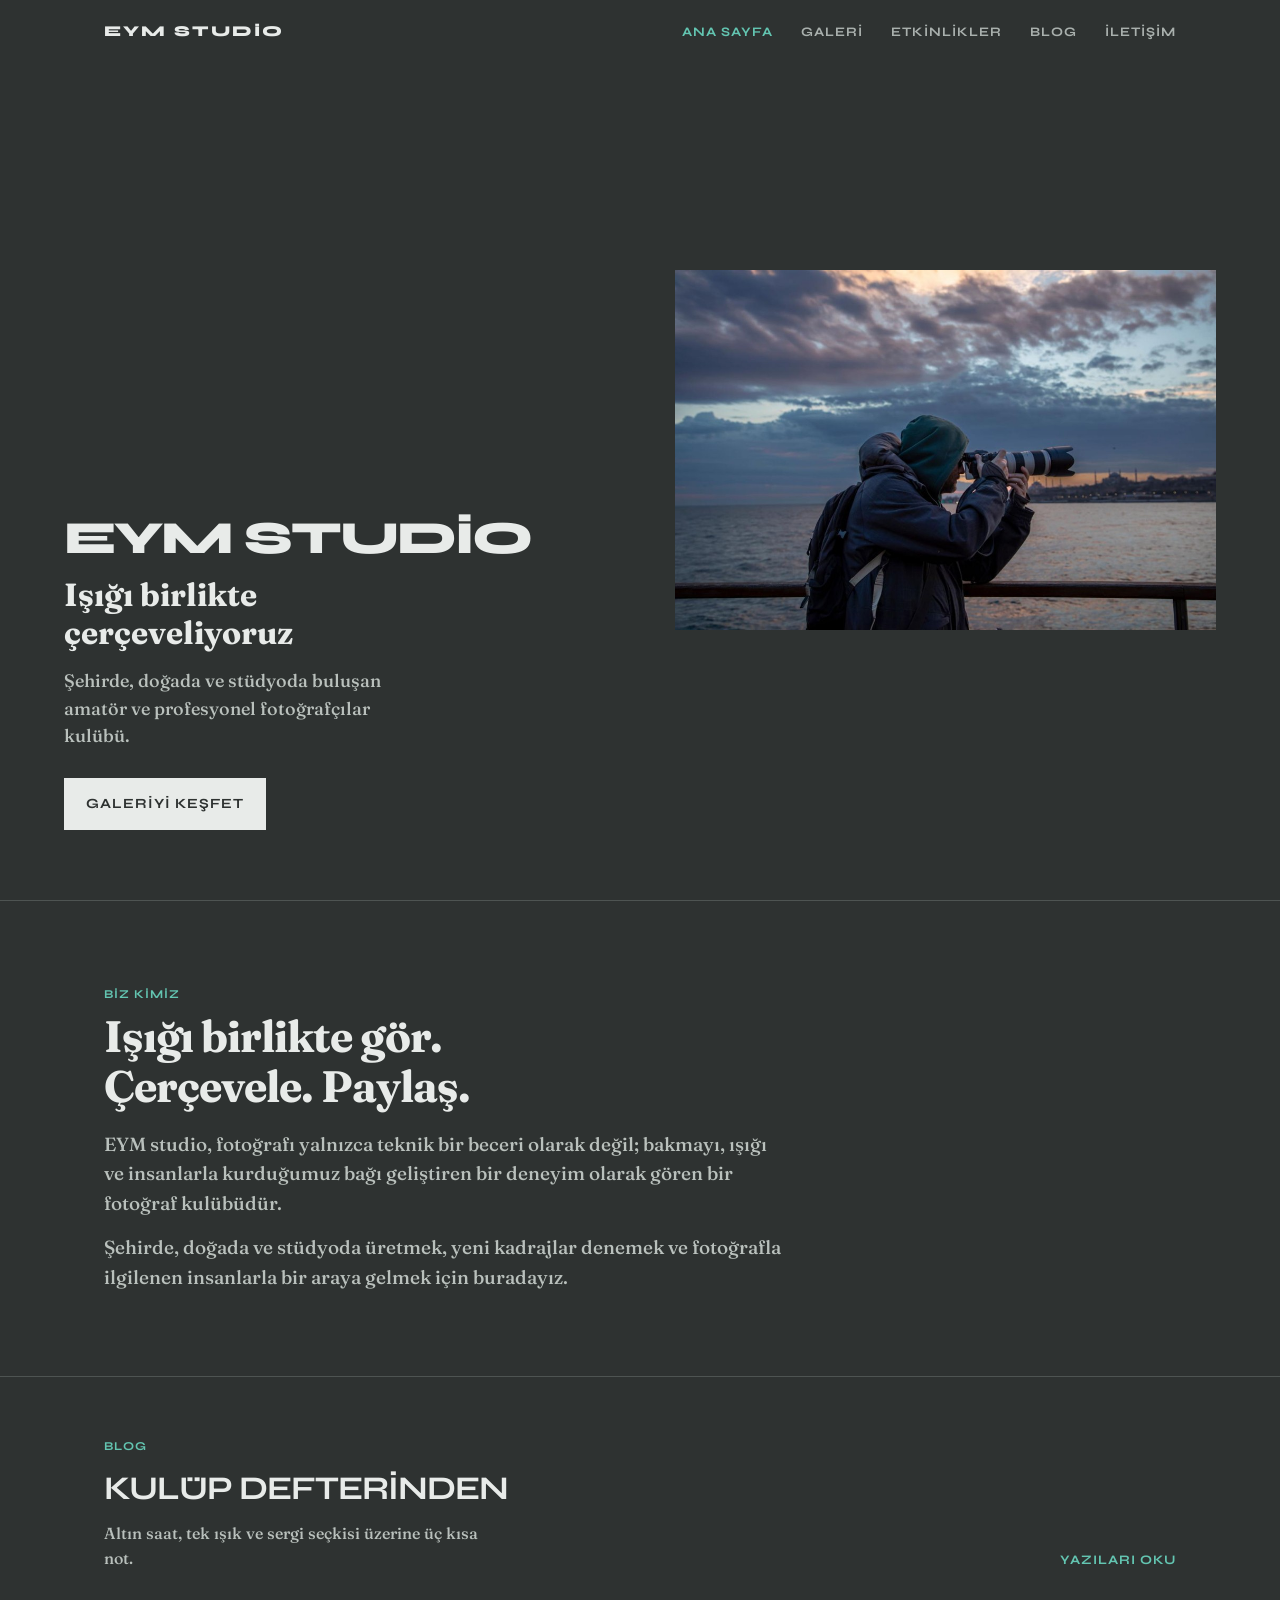
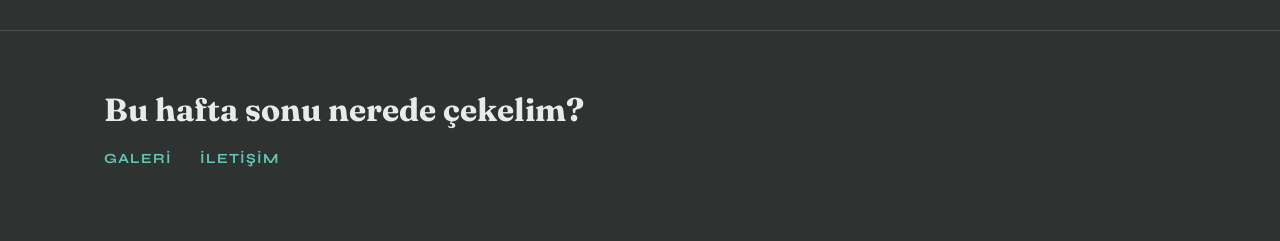
==== commit 135980a1: "hafta sonu sorusu ve galeri sözleri" ====
--- a/index.html
+++ b/index.html
@@ -54,6 +54,17 @@
         <a href="blog.html">Yazıları oku</a>
       </div>
     </section>
+
+    <!-- hafta sonu -->
+    <section class="soru">
+      <div class="soru-ic">
+        <h2>Bu hafta sonu nerede çekelim?</h2>
+        <p class="secenek">
+          <a href="galeri.html">Galeri</a>
+          <a href="iletisim.html">İletişim</a>
+        </p>
+      </div>
+    </section>
   </main>
 </body>
 </html>
--- a/css/styles.css
+++ b/css/styles.css
@@ -9,8 +9,8 @@
   font-family: "Fraunces", "Palatino Linotype", serif;
   font-weight: 500;
   line-height: 1.55;
-  color: #14201c;
-  background: #ffffff;
+  color: #e8ebe9;
+  background: #2e3231;
 }
 
 img {
@@ -23,7 +23,7 @@
 }
 
 a:hover {
-  color: #1f6b5c;
+  color: #63c5b1;
 }
 
 /* üst menü */
@@ -61,13 +61,13 @@
 }
 
 .menu a {
-  color: #48514e;
+  color: #a9b0ad;
   text-decoration: none;
 }
 
 .menu a:hover,
 .menu .aktif {
-  color: #1f6b5c;
+  color: #63c5b1;
 }
 
 /* ana sayfa */
@@ -113,7 +113,7 @@
   max-width: 375px;
   margin: 0 0 28px;
   font-size: 18px;
-  color: #3a4a44;
+  color: #b9c0bc;
 }
 
 .buton {
@@ -125,17 +125,17 @@
   letter-spacing: 1px;
   text-transform: uppercase;
   text-decoration: none;
-  color: #f3f7f4;
-  background: #14201c;
+  color: #2e3231;
+  background: #e8ebe9;
 }
 
 .buton:hover {
-  color: #f3f7f4;
-  background: #1f6b5c;
+  color: #2e3231;
+  background: #63c5b1;
 }
 
 .hakkinda {
-  border-top: 1px solid #dee0df;
+  border-top: 1px solid #4e5452;
 }
 
 .hakkinda-ic {
@@ -151,7 +151,7 @@
   font-weight: 700;
   letter-spacing: 1px;
   text-transform: uppercase;
-  color: #1f6b5c;
+  color: #63c5b1;
 }
 
 .hakkinda h2 {
@@ -166,11 +166,11 @@
   max-width: 680px;
   margin: 0 0 15px;
   font-size: 19px;
-  color: #3a4a44;
+  color: #b9c0bc;
 }
 
 .tanitim {
-  border-top: 1px solid #dee0df;
+  border-top: 1px solid #4e5452;
 }
 
 .tanitim-ic {
@@ -195,7 +195,7 @@
 .tanitim-yazi {
   max-width: 380px;
   margin: 0;
-  color: #3a4a44;
+  color: #b9c0bc;
 }
 
 .tanitim a {
@@ -205,11 +205,50 @@
   letter-spacing: 1px;
   text-transform: uppercase;
   text-decoration: none;
-  color: #1f6b5c;
+  color: #63c5b1;
 }
 
 .tanitim a:hover {
-  color: #c45c26;
+  color: #e8935f;
+}
+
+/* hafta sonu sorusu */
+.soru {
+  border-top: 1px solid #4e5452;
+}
+
+.soru-ic {
+  max-width: 1152px;
+  margin: 0 auto;
+  padding: 60px 40px 72px;
+}
+
+.soru h2 {
+  max-width: 520px;
+  margin: 0 0 18px;
+  font-size: 32px;
+  line-height: 1.2;
+}
+
+.secenek {
+  display: flex;
+  flex-wrap: wrap;
+  gap: 12px 28px;
+  margin: 0;
+}
+
+.secenek a {
+  font-family: "Syne", "Trebuchet MS", sans-serif;
+  font-size: 14px;
+  font-weight: 700;
+  letter-spacing: 1px;
+  text-transform: uppercase;
+  text-decoration: none;
+  color: #63c5b1;
+}
+
+.secenek a:hover {
+  color: #e8935f;
 }
 
 /* diğer sayfalar */
@@ -234,12 +273,12 @@
 .sayfa-baslik p {
   margin: 0;
   font-size: 17px;
-  color: #3a4a44;
+  color: #b9c0bc;
 }
 
 .bilgi {
   margin: 0 0 32px;
-  color: #3a4a44;
+  color: #b9c0bc;
 }
 
 /* galeri */
@@ -251,11 +290,15 @@
 }
 
 .foto {
-  margin: 0;
-  border: 1px solid #273732;
+  position: relative;
+  margin: 0 0 156px;
+  border: 1px solid #4e5452;
 }
 
 .foto img {
+  position: absolute;
+  top: 0;
+  left: 0;
   width: 100%;
   height: 100%;
   object-fit: cover;
@@ -273,16 +316,60 @@
   width: 100%;
 }
 
+.galeri .foto:nth-child(1),
+.galeri .foto:nth-child(2) {
+  padding-bottom: 39%;
+}
+
+.galeri .foto:nth-child(3) {
+  padding-bottom: 68%;
+}
+
+.galeri .foto:nth-child(4),
+.galeri .foto:nth-child(5) {
+  padding-bottom: 49%;
+}
+
+.galeri .foto:nth-child(6),
+.galeri .foto:nth-child(7),
+.galeri .foto:nth-child(8),
+.galeri .foto:nth-child(9) {
+  padding-bottom: 69%;
+}
+
+/* söz, karenin hemen altında */
+.soz {
+  position: absolute;
+  top: 100%;
+  left: 0;
+  right: 0;
+  margin: 12px 0 0;
+  font-size: 26px;
+  line-height: 1.3;
+  overflow-wrap: break-word;
+}
+
+.kim {
+  display: block;
+  margin-top: 6px;
+  font-family: "Syne", "Trebuchet MS", sans-serif;
+  font-size: 13px;
+  font-weight: 700;
+  letter-spacing: 1px;
+  text-transform: uppercase;
+  color: #63c5b1;
+}
+
 /* etkinlikler ve blog */
 .etkinlikler,
 .yazilar {
-  border-top: 1px solid #dee0df;
+  border-top: 1px solid #4e5452;
 }
 
 .etkinlik,
 .yazi {
   display: flex;
-  border-bottom: 1px solid #dee0df;
+  border-bottom: 1px solid #4e5452;
 }
 
 .etkinlik {
@@ -301,7 +388,7 @@
   font-weight: 700;
   letter-spacing: 1px;
   text-transform: uppercase;
-  color: #1f6b5c;
+  color: #63c5b1;
 }
 
 .etkinlik h2 {
@@ -312,7 +399,7 @@
 
 .etkinlik p {
   margin: 0;
-  color: #3a4a44;
+  color: #b9c0bc;
 }
 
 .yazi h2 {
@@ -328,20 +415,92 @@
 .yazi p {
   max-width: 655px;
   margin: 0 0 12px;
-  color: #3a4a44;
+  color: #b9c0bc;
+}
+
+/* etkinlik tablosu */
+.tablo {
+  width: 100%;
+  margin: 0 0 56px;
+  border-collapse: collapse;
+  border-top: 1px solid #4e5452;
+  table-layout: fixed;
+}
+
+.tablo th,
+.tablo td {
+  padding: 14px 24px 14px 0;
+  border-bottom: 1px solid #4e5452;
+  text-align: left;
+  vertical-align: top;
+  overflow-wrap: break-word;
+}
+
+.tablo th:nth-child(1),
+.tablo td:nth-child(1) {
+  width: 18%;
+}
+
+.tablo th:nth-child(4),
+.tablo td:nth-child(4) {
+  width: 14%;
+}
+
+.tablo th {
+  font-family: "Syne", "Trebuchet MS", sans-serif;
+  font-size: 12px;
+  letter-spacing: 1px;
+  text-transform: uppercase;
+  color: #a9b0ad;
+}
+
+.tablo .tarih {
+  font-family: "Syne", "Trebuchet MS", sans-serif;
+  font-size: 14px;
+  font-weight: 700;
+  letter-spacing: 1px;
+  text-transform: uppercase;
+  white-space: nowrap;
+  color: #63c5b1;
+}
+
+/* yazı sayfası */
+.yazi-baslik h1 {
+  line-height: 1.15;
+}
+
+.yazi-tam p {
+  max-width: 655px;
+  margin: 0 0 16px;
+  font-size: 18px;
+  color: #b9c0bc;
+}
+
+.baglanti {
+  font-family: "Syne", "Trebuchet MS", sans-serif;
+  font-size: 13px;
+  font-weight: 700;
+  letter-spacing: 1px;
+  text-transform: uppercase;
+  text-decoration: none;
+  color: #63c5b1;
+}
+
+.baglanti:hover {
+  color: #e8935f;
 }
 
 /* iletişim */
 .iletisim {
   max-width: 736px;
-  border-top: 1px solid #dee0df;
+  border-top: 1px solid #4e5452;
   font-style: normal;
 }
 
 .iletisim-satir {
   display: flex;
   padding: 22px 0;
-  border-bottom: 1px solid #dee0df;
+  border-bottom: 1px solid #4e5452;
 }
 
 .iletisim-satir p {
@@ -365,12 +524,12 @@
   max-width: 1152px;
   margin: 0 auto;
   padding: 40px 40px 48px;
-  border-top: 1px solid #dee0df;
+  border-top: 1px solid #4e5452;
   font-family: "Syne", "Trebuchet MS", sans-serif;
   font-size: 12px;
   letter-spacing: 1px;
   text-transform: uppercase;
-  color: #3a4a44;
+  color: #b9c0bc;
 }
 
 /* tablet için */
@@ -444,6 +603,14 @@
     font-size: 23px;
   }
 
+  .soru-ic {
+    padding: 36px 16px 48px;
+  }
+
+  .soru h2 {
+    font-size: 23px;
+  }
+
   .sayfa {
     padding: 192px 16px 64px;
   }
@@ -462,8 +629,28 @@
   }
 
   .foto-buyuk,
-  .foto-kucuk {
+  .foto-kucuk,
+  .foto-genis {
     width: 100%;
+  }
+
+  .galeri .foto:nth-child(1),
+  .galeri .foto:nth-child(2),
+  .galeri .foto:nth-child(3),
+  .galeri .foto:nth-child(5) {
+    padding-bottom: 68%;
+  }
+
+  .galeri .foto:nth-child(4),
+  .galeri .foto:nth-child(6),
+  .galeri .foto:nth-child(7),
+  .galeri .foto:nth-child(8),
+  .galeri .foto:nth-child(9) {
+    padding-bottom: 120%;
+  }
+
+  .soz {
+    font-size: 22px;
   }
 
   .etkinlik,
@@ -482,6 +669,41 @@
     font-size: 19px;
   }
 
+  .tablo {
+    margin-bottom: 40px;
+  }
+
+  .tablo th,
+  .tablo td {
+    padding: 10px 6px 10px 0;
+    font-size: 14px;
+  }
+
+  .tablo th:nth-child(1),
+  .tablo td:nth-child(1) {
+    width: 26%;
+  }
+
+  .tablo th:nth-child(4),
+  .tablo td:nth-child(4) {
+    width: 18%;
+  }
+
+  .tablo th {
+    font-size: 11px;
+    letter-spacing: 0;
+  }
+
+  .tablo .tarih {
+    font-size: 12px;
+    letter-spacing: 0;
+    white-space: normal;
+  }
+
+  .yazi-tam p {
+    font-size: 16px;
+  }
+
   .iletisim-satir p {
     font-size: 19px;
   }
